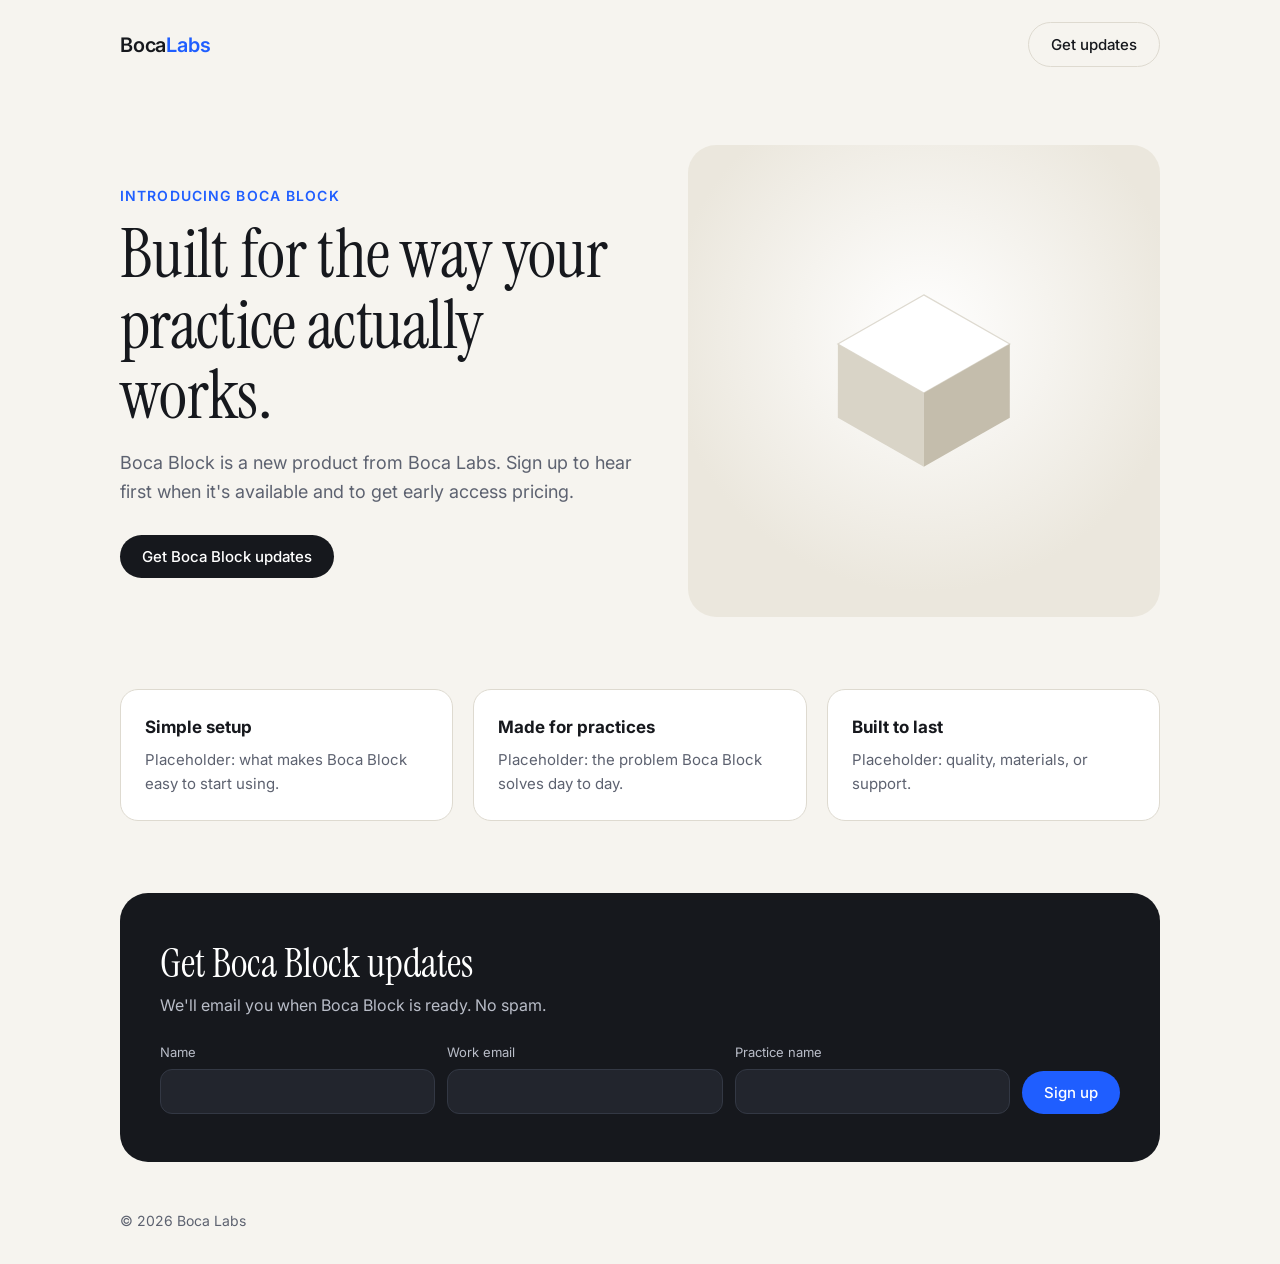
==== index.html @ 46c3ed96 "Initial Boca Labs landing page with waitlist form Co-Authored-By: Claude Opus 5.5 <noreply@anthropic" ====
<!doctype html>
<html lang="en">
<head>
  <meta charset="utf-8">
  <meta name="viewport" content="width=device-width, initial-scale=1">
  <title>Boca Labs — Boca Block</title>
  <meta name="description" content="Boca Labs is building Boca Block. Get updates on availability.">
  <link rel="preconnect" href="https://fonts.googleapis.com">
  <link rel="preconnect" href="https://fonts.gstatic.com" crossorigin>
  <link href="https://fonts.googleapis.com/css2?family=Inter:wght@400;500;600&family=Instrument+Serif&display=swap" rel="stylesheet">
  <link rel="stylesheet" href="styles.css">
</head>
<body>
  <header class="wrap nav">
    <a href="/" class="logo">Boca<span>Labs</span></a>
    <a href="#updates" class="btn btn-ghost">Get updates</a>
  </header>

  <main>
    <section class="wrap hero">
      <div class="hero-copy">
        <p class="eyebrow">Introducing Boca Block</p>
        <h1>Built for the way your practice actually works.</h1>
        <!-- TODO: replace with the real one-line product description -->
        <p class="lede">Boca Block is a new product from Boca Labs. Sign up to hear first when it's available and to get early access pricing.</p>
        <a href="#updates" class="btn">Get Boca Block updates</a>
      </div>
      <!-- TODO: replace this placeholder with the Boca Block render: <img src="/images/boca-block.png" alt="Boca Block"> -->
      <div class="render" aria-hidden="true">
        <svg viewBox="0 0 200 200" width="52%">
          <polygon points="100,30 170,70 100,110 30,70" fill="#ffffff" stroke="#dedad0"/>
          <polygon points="30,70 100,110 100,170 30,130" fill="#d9d4c7"/>
          <polygon points="170,70 100,110 100,170 170,130" fill="#c4bdac"/>
        </svg>
      </div>
    </section>

    <section class="wrap features">
      <!-- TODO: replace with real product points -->
      <article><h3>Simple setup</h3><p>Placeholder: what makes Boca Block easy to start using.</p></article>
      <article><h3>Made for practices</h3><p>Placeholder: the problem Boca Block solves day to day.</p></article>
      <article><h3>Built to last</h3><p>Placeholder: quality, materials, or support.</p></article>
    </section>

    <section id="updates" class="wrap signup">
      <h2>Get Boca Block updates</h2>
      <p>We'll email you when Boca Block is ready. No spam.</p>
      <form name="waitlist" method="POST" action="/thanks.html" data-netlify="true" netlify-honeypot="company_url">
        <input type="hidden" name="form-name" value="waitlist">
        <p class="hp"><label>Leave blank <input name="company_url"></label></p>
        <label>Name<input name="name" autocomplete="name" required></label>
        <label>Work email<input type="email" name="email" autocomplete="email" required></label>
        <label>Practice name<input name="practice" autocomplete="organization"></label>
        <button class="btn" type="submit">Sign up</button>
      </form>
    </section>
  </main>

  <footer class="wrap footer">© <span id="y">2026</span> Boca Labs</footer>
  <script>document.getElementById('y').textContent = new Date().getFullYear()</script>
</body>
</html>
---- styles.css ----
:root {
  --bg: #f6f4ef;
  --ink: #16181d;
  --muted: #5d6270;
  --line: #dedad0;
  --accent: #1f5eff;
  --card: #ffffff;
}
* { box-sizing: border-box; margin: 0; }
html { scroll-behavior: smooth; }
body { background: var(--bg); color: var(--ink); font: 16px/1.6 Inter, system-ui, sans-serif; }
.wrap { max-width: 1080px; margin: 0 auto; padding: 0 20px; }

.nav { display: flex; justify-content: space-between; align-items: center; padding-top: 22px; padding-bottom: 22px; }
.logo { font-weight: 600; font-size: 20px; color: var(--ink); text-decoration: none; letter-spacing: -.01em; }
.logo span { color: var(--accent); }

.btn { display: inline-block; background: var(--ink); color: #fff; border: 0; border-radius: 999px; padding: 12px 22px; font: 500 15px Inter, sans-serif; text-decoration: none; cursor: pointer; }
.btn:hover { background: var(--accent); }
.btn-ghost { background: transparent; color: var(--ink); border: 1px solid var(--line); }
.btn-ghost:hover { background: var(--card); color: var(--ink); }

.hero { display: grid; grid-template-columns: 1.1fr 1fr; gap: 48px; align-items: center; padding-top: 56px; padding-bottom: 72px; }
.eyebrow { color: var(--accent); font-weight: 600; font-size: 14px; text-transform: uppercase; letter-spacing: .08em; }
h1 { font: 400 clamp(40px, 6vw, 68px)/1.04 "Instrument Serif", serif; letter-spacing: -.01em; margin: 12px 0 18px; }
.lede { color: var(--muted); font-size: 18px; max-width: 34em; margin-bottom: 28px; }

.render { aspect-ratio: 1; background: radial-gradient(circle at 50% 40%, #fff, #ebe7dd 70%); border-radius: 28px; display: grid; place-items: center; }

.features { display: grid; grid-template-columns: repeat(3, 1fr); gap: 20px; padding-bottom: 72px; }
.features article { background: var(--card); border: 1px solid var(--line); border-radius: 18px; padding: 24px; }
.features h3 { font-size: 17px; margin-bottom: 6px; }
.features p { color: var(--muted); font-size: 15px; }

.signup { background: var(--ink); color: #fff; border-radius: 28px; padding: 48px 40px; margin-bottom: 48px; max-width: 1040px; }
.signup h2 { font: 400 40px/1.1 "Instrument Serif", serif; }
.signup > p { color: #b9bdc8; margin: 8px 0 24px; }
form { display: grid; grid-template-columns: repeat(3, 1fr) auto; gap: 12px; align-items: end; }
form label { display: grid; gap: 6px; font-size: 13px; color: #b9bdc8; }
form input { font: 15px Inter, sans-serif; padding: 12px 14px; border-radius: 12px; border: 1px solid #333844; background: #22252d; color: #fff; }
form input:focus { outline: 2px solid var(--accent); border-color: transparent; }
form .btn { background: var(--accent); }
form .btn:hover { background: #fff; color: var(--ink); }
.hp { position: absolute; left: -9999px; }

.footer { color: var(--muted); font-size: 14px; padding-bottom: 32px; }

.thanks { min-height: 70vh; display: grid; place-content: center; text-align: center; gap: 16px; }

@media (max-width: 820px) {
  .hero { grid-template-columns: 1fr; padding-top: 24px; gap: 32px; }
  .features { grid-template-columns: 1fr; }
  form { grid-template-columns: 1fr; }
  .signup { padding: 32px 22px; }
}
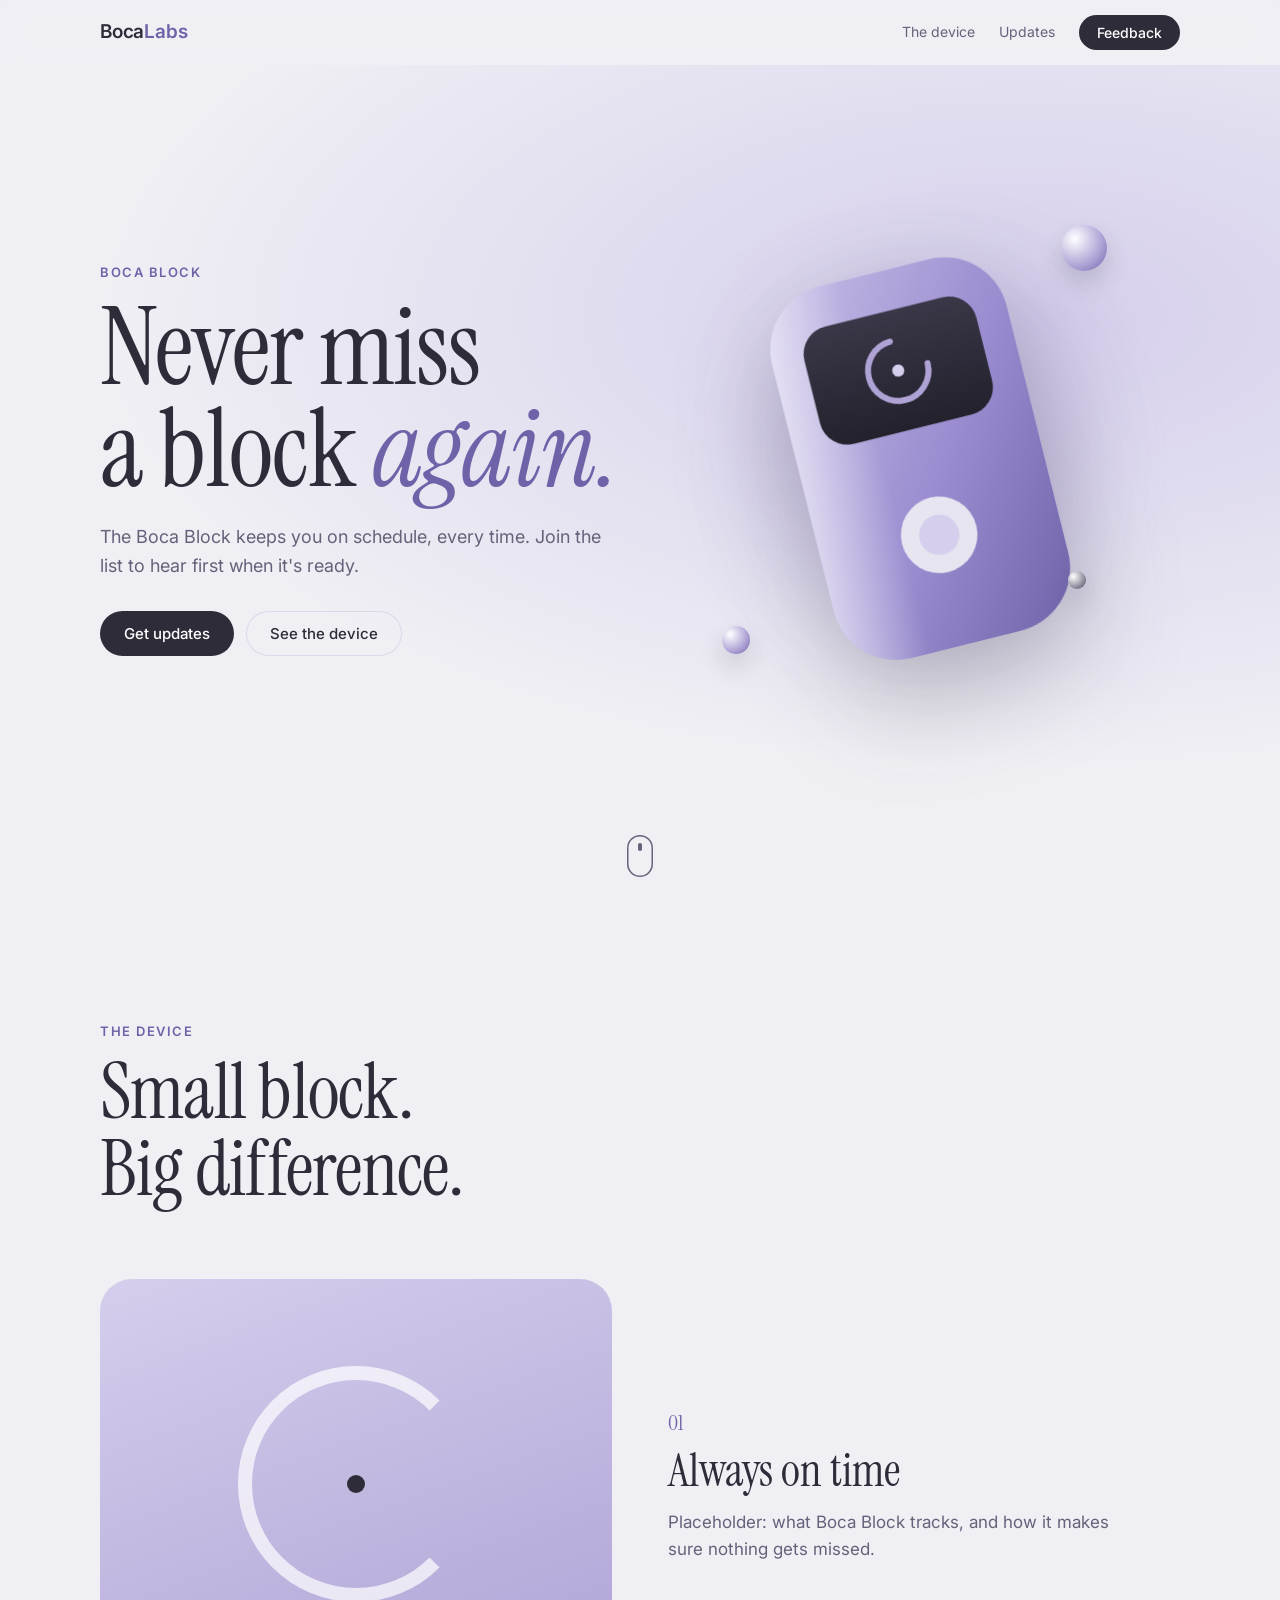
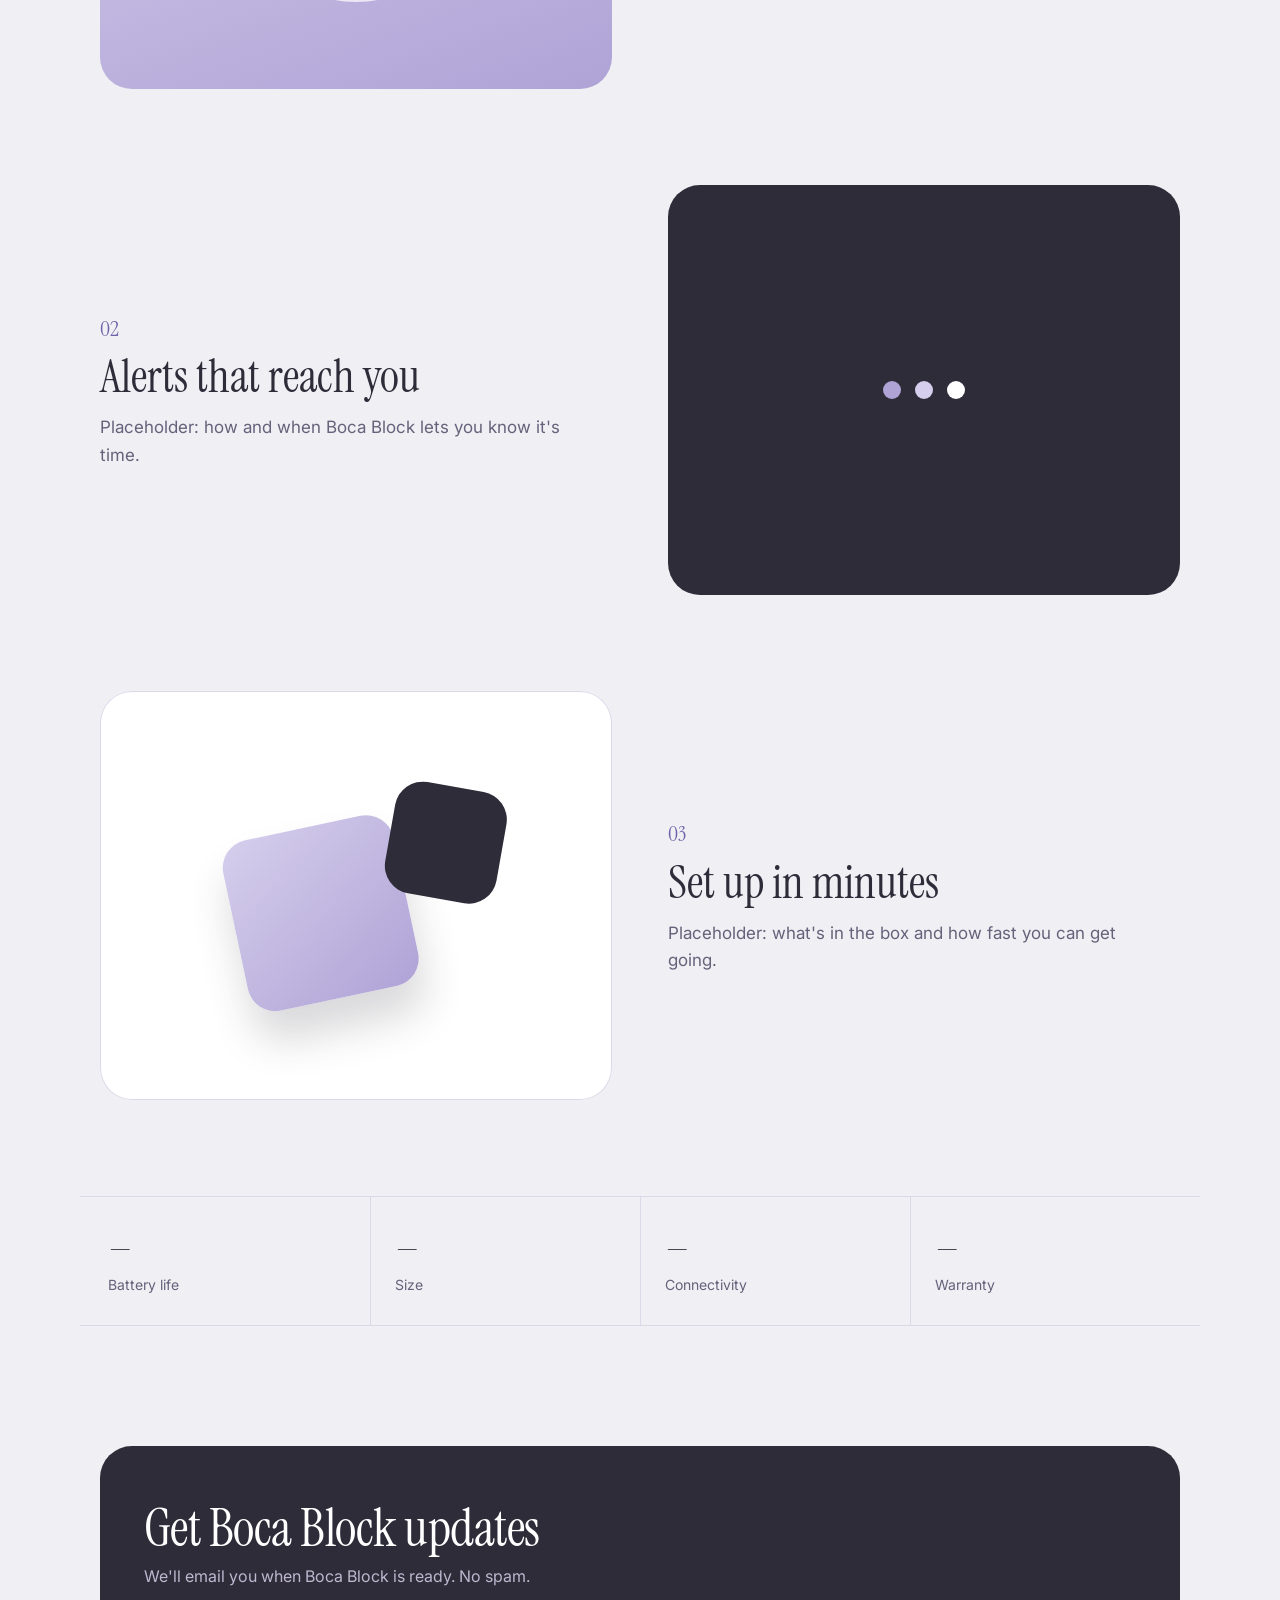
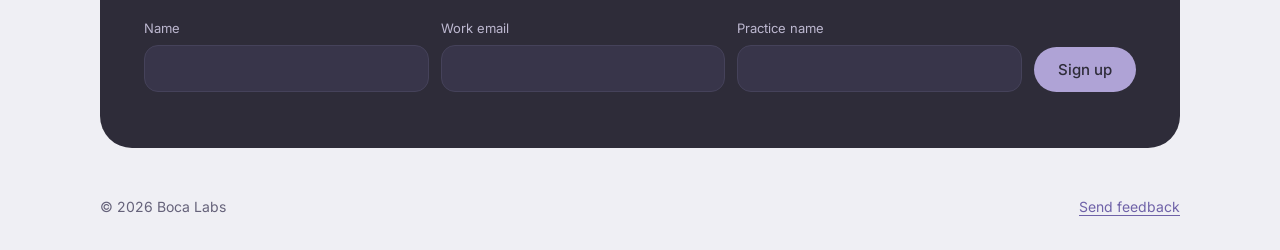
==== commit b01ac7b9: "V1 design: hero, device section, feedback form with voice, photos, location Co-Authored-By: Claude O" ====
--- a/index.html
+++ b/index.html
@@ -3,46 +3,128 @@
 <head>
   <meta charset="utf-8">
   <meta name="viewport" content="width=device-width, initial-scale=1">
-  <title>Boca Labs — Boca Block</title>
-  <meta name="description" content="Boca Labs is building Boca Block. Get updates on availability.">
+  <title>Boca Block — Never miss a block again</title>
+  <meta name="description" content="Boca Block from Boca Labs. Never miss a block again.">
+  <meta name="theme-color" content="#EFEFF4">
   <link rel="preconnect" href="https://fonts.googleapis.com">
   <link rel="preconnect" href="https://fonts.gstatic.com" crossorigin>
-  <link href="https://fonts.googleapis.com/css2?family=Inter:wght@400;500;600&family=Instrument+Serif&display=swap" rel="stylesheet">
+  <link href="https://fonts.googleapis.com/css2?family=Inter:wght@400;500;600&family=Instrument+Serif:ital@0;1&display=swap" rel="stylesheet">
   <link rel="stylesheet" href="styles.css">
 </head>
 <body>
-  <header class="wrap nav">
-    <a href="/" class="logo">Boca<span>Labs</span></a>
-    <a href="#updates" class="btn btn-ghost">Get updates</a>
+  <!-- Static copy of the feedback form so Netlify detects its fields at deploy time. The real form is in the dialog below. -->
+  <form name="feedback" data-netlify="true" netlify-honeypot="bot_field" enctype="multipart/form-data" hidden>
+    <input name="age"><input name="location"><input name="carpools"><textarea name="feedback"></textarea>
+    <input type="file" name="voice"><input type="file" name="photo1"><input type="file" name="photo2"><input type="file" name="photo3">
+    <input name="bot_field">
+  </form>
+
+  <header class="nav">
+    <div class="wrap nav-inner">
+      <a href="/" class="logo">Boca<span>Labs</span></a>
+      <nav class="nav-links">
+        <a href="#about">The device</a>
+        <a href="#updates">Updates</a>
+      </nav>
+      <button class="btn btn-sm" type="button" data-open-feedback>Feedback</button>
+    </div>
   </header>
 
   <main>
-    <section class="wrap hero">
-      <div class="hero-copy">
-        <p class="eyebrow">Introducing Boca Block</p>
-        <h1>Built for the way your practice actually works.</h1>
-        <!-- TODO: replace with the real one-line product description -->
-        <p class="lede">Boca Block is a new product from Boca Labs. Sign up to hear first when it's available and to get early access pricing.</p>
-        <a href="#updates" class="btn">Get Boca Block updates</a>
-      </div>
-      <!-- TODO: replace this placeholder with the Boca Block render: <img src="/images/boca-block.png" alt="Boca Block"> -->
-      <div class="render" aria-hidden="true">
-        <svg viewBox="0 0 200 200" width="52%">
-          <polygon points="100,30 170,70 100,110 30,70" fill="#ffffff" stroke="#dedad0"/>
-          <polygon points="30,70 100,110 100,170 30,130" fill="#d9d4c7"/>
-          <polygon points="170,70 100,110 100,170 170,130" fill="#c4bdac"/>
-        </svg>
-      </div>
+    <!-- HERO -->
+    <section class="hero">
+      <div class="wrap hero-inner">
+        <div class="hero-copy">
+          <p class="eyebrow">Boca Block</p>
+          <h1>Never miss<br>a block <em>again.</em></h1>
+          <!-- TODO: replace with the real one-line product description -->
+          <p class="lede">The Boca Block keeps you on schedule, every time. Join the list to hear first when it's ready.</p>
+          <div class="hero-ctas">
+            <a href="#updates" class="btn">Get updates</a>
+            <a href="#about" class="btn btn-ghost">See the device</a>
+          </div>
+        </div>
+
+        <!-- TODO: replace this placeholder render with the product shot:
+             <img class="hero-img" src="/images/boca-block-hero.jpg" alt="Boca Block"> -->
+        <div class="hero-shot" aria-label="Boca Block product render (placeholder)" role="img">
+          <div class="glow"></div>
+          <svg class="device" viewBox="0 0 320 420" aria-hidden="true">
+            <defs>
+              <linearGradient id="body" x1="0" y1="0" x2="1" y2="1">
+                <stop offset="0" stop-color="#C9C0E8"/>
+                <stop offset=".55" stop-color="#9B8DD0"/>
+                <stop offset="1" stop-color="#6F62A8"/>
+              </linearGradient>
+              <linearGradient id="face" x1="0" y1="0" x2="0" y2="1">
+                <stop offset="0" stop-color="#3A3748"/>
+                <stop offset="1" stop-color="#22212C"/>
+              </linearGradient>
+              <linearGradient id="sheen" x1="0" y1="0" x2="1" y2="0">
+                <stop offset="0" stop-color="#fff" stop-opacity=".55"/>
+                <stop offset=".35" stop-color="#fff" stop-opacity="0"/>
+              </linearGradient>
+            </defs>
+            <rect x="40" y="20" width="240" height="380" rx="64" fill="url(#body)"/>
+            <rect x="40" y="20" width="240" height="380" rx="64" fill="url(#sheen)"/>
+            <rect x="72" y="60" width="176" height="120" rx="28" fill="url(#face)"/>
+            <circle cx="160" cy="120" r="30" fill="none" stroke="#AFA3D6" stroke-width="6" stroke-dasharray="140 60" stroke-linecap="round"/>
+            <circle cx="160" cy="120" r="6" fill="#D5CEEC"/>
+            <rect x="122" y="250" width="76" height="76" rx="38" fill="#EFEFF4" opacity=".9"/>
+            <rect x="140" y="268" width="40" height="40" rx="20" fill="#D5CEEC"/>
+          </svg>
+          <span class="orb orb-a"></span><span class="orb orb-b"></span><span class="orb orb-c"></span>
+        </div>
+      </div>
+      <a href="#about" class="scroll-cue" aria-label="Scroll to learn about the device"><span></span></a>
     </section>
 
-    <section class="wrap features">
-      <!-- TODO: replace with real product points -->
-      <article><h3>Simple setup</h3><p>Placeholder: what makes Boca Block easy to start using.</p></article>
-      <article><h3>Made for practices</h3><p>Placeholder: the problem Boca Block solves day to day.</p></article>
-      <article><h3>Built to last</h3><p>Placeholder: quality, materials, or support.</p></article>
+    <!-- ABOUT THE DEVICE -->
+    <section id="about" class="about">
+      <div class="wrap">
+        <p class="eyebrow reveal">The device</p>
+        <h2 class="reveal">Small block.<br>Big difference.</h2>
+      </div>
+
+      <!-- TODO: replace the three feature blocks below with real product details -->
+      <div class="wrap feature reveal">
+        <div class="feature-art art-1" aria-hidden="true"><span class="ring"></span><span class="dot"></span></div>
+        <div class="feature-copy">
+          <span class="num">01</span>
+          <h3>Always on time</h3>
+          <p>Placeholder: what Boca Block tracks, and how it makes sure nothing gets missed.</p>
+        </div>
+      </div>
+
+      <div class="wrap feature feature-flip reveal">
+        <div class="feature-art art-2" aria-hidden="true"><span></span><span></span><span></span></div>
+        <div class="feature-copy">
+          <span class="num">02</span>
+          <h3>Alerts that reach you</h3>
+          <p>Placeholder: how and when Boca Block lets you know it's time.</p>
+        </div>
+      </div>
+
+      <div class="wrap feature reveal">
+        <div class="feature-art art-3" aria-hidden="true"><span class="block-a"></span><span class="block-b"></span></div>
+        <div class="feature-copy">
+          <span class="num">03</span>
+          <h3>Set up in minutes</h3>
+          <p>Placeholder: what's in the box and how fast you can get going.</p>
+        </div>
+      </div>
+
+      <!-- TODO: real specs -->
+      <div class="wrap specs reveal">
+        <div><strong>—</strong><span>Battery life</span></div>
+        <div><strong>—</strong><span>Size</span></div>
+        <div><strong>—</strong><span>Connectivity</span></div>
+        <div><strong>—</strong><span>Warranty</span></div>
+      </div>
     </section>
 
-    <section id="updates" class="wrap signup">
+    <!-- WAITLIST -->
+    <section id="updates" class="wrap signup reveal">
       <h2>Get Boca Block updates</h2>
       <p>We'll email you when Boca Block is ready. No spam.</p>
       <form name="waitlist" method="POST" action="/thanks.html" data-netlify="true" netlify-honeypot="company_url">
@@ -56,7 +138,88 @@
     </section>
   </main>
 
-  <footer class="wrap footer">© <span id="y">2026</span> Boca Labs</footer>
-  <script>document.getElementById('y').textContent = new Date().getFullYear()</script>
+  <footer class="wrap footer">
+    <span>© <span id="y">2026</span> Boca Labs</span>
+    <button type="button" class="link" data-open-feedback>Send feedback</button>
+  </footer>
+
+  <!-- FEEDBACK DIALOG -->
+  <dialog id="feedback" class="sheet" aria-labelledby="fb-title">
+    <form id="fb-form" class="fb" novalidate>
+      <div class="fb-head">
+        <h2 id="fb-title">Feedback</h2>
+        <button type="button" class="icon-btn" data-close aria-label="Close">✕</button>
+      </div>
+      <p class="fb-sub">Tell us how Boca Block worked for you.</p>
+      <p class="hp"><label>Leave blank <input name="bot_field" tabindex="-1" autocomplete="off"></label></p>
+
+      <fieldset class="fb-step">
+        <legend><span>1</span>About you</legend>
+        <label class="field">Age
+          <input name="age" type="number" inputmode="numeric" min="1" max="120" placeholder="e.g. 34" required>
+        </label>
+        <div class="field">
+          <span>Current location</span>
+          <div class="loc">
+            <button type="button" class="btn btn-ghost btn-sm" id="loc-btn">📍 Use my location</button>
+            <span id="loc-status" class="hint">Optional</span>
+          </div>
+          <input type="hidden" name="location" id="loc-val">
+        </div>
+      </fieldset>
+
+      <fieldset class="fb-step">
+        <legend><span>2</span>How many carpools did it take?</legend>
+        <div class="seg" role="radiogroup">
+          <label><input type="radio" name="carpools" value="1" required><span>1</span></label>
+          <label><input type="radio" name="carpools" value="2"><span>2</span></label>
+          <label><input type="radio" name="carpools" value="3"><span>3</span></label>
+        </div>
+      </fieldset>
+
+      <fieldset class="fb-step">
+        <legend><span>3</span>Feedback</legend>
+        <label class="field">What didn't work?
+          <textarea name="feedback" rows="3" placeholder="Type here, or hold the mic to record"></textarea>
+        </label>
+
+        <div class="rec">
+          <button type="button" class="mic" id="mic" aria-label="Hold to record a voice note">
+            <svg viewBox="0 0 24 24" aria-hidden="true"><path d="M12 15a3 3 0 0 0 3-3V6a3 3 0 1 0-6 0v6a3 3 0 0 0 3 3Zm5-3a5 5 0 0 1-10 0H5a7 7 0 0 0 6 6.92V21h2v-2.08A7 7 0 0 0 19 12h-2Z"/></svg>
+          </button>
+          <div class="rec-info">
+            <strong id="rec-label">Hold to record</strong>
+            <span id="rec-hint" class="hint">Press and hold, let go to stop</span>
+            <div id="rec-player" class="rec-player" hidden>
+              <audio id="rec-audio" controls></audio>
+              <button type="button" class="link" id="rec-del">Delete</button>
+            </div>
+          </div>
+        </div>
+
+        <div class="field">
+          <span>Photos <em class="hint">up to 3</em></span>
+          <div class="photos" id="photos">
+            <label class="add-photo">
+              <input type="file" id="photo-input" accept="image/*" multiple>
+              <span>＋</span>
+            </label>
+          </div>
+        </div>
+      </fieldset>
+
+      <p id="fb-error" class="fb-error" role="alert" hidden></p>
+      <button class="btn btn-block" type="submit" id="fb-submit">Send feedback</button>
+    </form>
+
+    <div class="fb-done" id="fb-done" hidden>
+      <div class="check">✓</div>
+      <h2>Thanks!</h2>
+      <p>Your feedback was sent to the Boca Labs team.</p>
+      <button type="button" class="btn" data-close>Close</button>
+    </div>
+  </dialog>
+
+  <script src="app.js" defer></script>
 </body>
 </html>
--- a/styles.css
+++ b/styles.css
@@ -1,55 +1,189 @@
+/* Palette: Soft Amethyst, Lilac Mist, Crystal Haze, Deep Graphite */
 :root {
-  --bg: #f6f4ef;
-  --ink: #16181d;
-  --muted: #5d6270;
-  --line: #dedad0;
-  --accent: #1f5eff;
-  --card: #ffffff;
+  --amethyst: #AFA3D6;
+  --lilac: #D5CEEC;
+  --haze: #EFEFF4;
+  --graphite: #2E2C39;
+  --ink: var(--graphite);
+  --muted: #65627A;
+  --deep: #6F62A8;       /* darker amethyst for text accents (passes contrast on haze) */
+  --line: #DCD8EA;
+  --card: #FFFFFF;
+  --radius: 22px;
 }
 * { box-sizing: border-box; margin: 0; }
+[hidden] { display: none !important; }
 html { scroll-behavior: smooth; }
-body { background: var(--bg); color: var(--ink); font: 16px/1.6 Inter, system-ui, sans-serif; }
-.wrap { max-width: 1080px; margin: 0 auto; padding: 0 20px; }
-
-.nav { display: flex; justify-content: space-between; align-items: center; padding-top: 22px; padding-bottom: 22px; }
-.logo { font-weight: 600; font-size: 20px; color: var(--ink); text-decoration: none; letter-spacing: -.01em; }
-.logo span { color: var(--accent); }
-
-.btn { display: inline-block; background: var(--ink); color: #fff; border: 0; border-radius: 999px; padding: 12px 22px; font: 500 15px Inter, sans-serif; text-decoration: none; cursor: pointer; }
-.btn:hover { background: var(--accent); }
-.btn-ghost { background: transparent; color: var(--ink); border: 1px solid var(--line); }
-.btn-ghost:hover { background: var(--card); color: var(--ink); }
-
-.hero { display: grid; grid-template-columns: 1.1fr 1fr; gap: 48px; align-items: center; padding-top: 56px; padding-bottom: 72px; }
-.eyebrow { color: var(--accent); font-weight: 600; font-size: 14px; text-transform: uppercase; letter-spacing: .08em; }
-h1 { font: 400 clamp(40px, 6vw, 68px)/1.04 "Instrument Serif", serif; letter-spacing: -.01em; margin: 12px 0 18px; }
-.lede { color: var(--muted); font-size: 18px; max-width: 34em; margin-bottom: 28px; }
-
-.render { aspect-ratio: 1; background: radial-gradient(circle at 50% 40%, #fff, #ebe7dd 70%); border-radius: 28px; display: grid; place-items: center; }
-
-.features { display: grid; grid-template-columns: repeat(3, 1fr); gap: 20px; padding-bottom: 72px; }
-.features article { background: var(--card); border: 1px solid var(--line); border-radius: 18px; padding: 24px; }
-.features h3 { font-size: 17px; margin-bottom: 6px; }
-.features p { color: var(--muted); font-size: 15px; }
-
-.signup { background: var(--ink); color: #fff; border-radius: 28px; padding: 48px 40px; margin-bottom: 48px; max-width: 1040px; }
-.signup h2 { font: 400 40px/1.1 "Instrument Serif", serif; }
-.signup > p { color: #b9bdc8; margin: 8px 0 24px; }
-form { display: grid; grid-template-columns: repeat(3, 1fr) auto; gap: 12px; align-items: end; }
-form label { display: grid; gap: 6px; font-size: 13px; color: #b9bdc8; }
-form input { font: 15px Inter, sans-serif; padding: 12px 14px; border-radius: 12px; border: 1px solid #333844; background: #22252d; color: #fff; }
-form input:focus { outline: 2px solid var(--accent); border-color: transparent; }
-form .btn { background: var(--accent); }
-form .btn:hover { background: #fff; color: var(--ink); }
+body { background: var(--haze); color: var(--ink); font: 16px/1.6 Inter, system-ui, sans-serif; -webkit-font-smoothing: antialiased; }
+.wrap { max-width: 1120px; margin: 0 auto; padding: 0 20px; }
+h1, h2 { font-family: "Instrument Serif", serif; font-weight: 400; letter-spacing: -.01em; }
+h1 em, h2 em { font-style: italic; color: var(--deep); }
+.eyebrow { color: var(--deep); font-weight: 600; font-size: 13px; text-transform: uppercase; letter-spacing: .12em; }
+.hint { color: var(--muted); font-size: 13px; font-style: normal; }
 .hp { position: absolute; left: -9999px; }
 
-.footer { color: var(--muted); font-size: 14px; padding-bottom: 32px; }
+/* Buttons */
+.btn { display: inline-flex; align-items: center; justify-content: center; gap: 8px; background: var(--graphite); color: #fff; border: 0; border-radius: 999px; padding: 13px 24px; font: 500 15px Inter, sans-serif; text-decoration: none; cursor: pointer; transition: transform .15s, background .2s; }
+.btn:hover { background: #4a4660; }
+.btn:active { transform: scale(.97); }
+.btn-ghost { background: transparent; color: var(--ink); box-shadow: inset 0 0 0 1px var(--line); }
+.btn-ghost:hover { background: #fff; }
+.btn-sm { padding: 9px 18px; font-size: 14px; }
+.btn-block { width: 100%; }
+.link { background: none; border: 0; padding: 0; color: var(--deep); font: inherit; cursor: pointer; text-decoration: underline; text-underline-offset: 3px; }
 
+/* Nav */
+.nav { position: sticky; top: 0; z-index: 10; background: rgba(239,239,244,.78); backdrop-filter: blur(14px); -webkit-backdrop-filter: blur(14px); border-bottom: 1px solid transparent; transition: border-color .2s; }
+.nav.scrolled { border-color: var(--line); }
+.nav-inner { display: flex; align-items: center; gap: 24px; height: 64px; }
+.logo { font-weight: 600; font-size: 19px; color: var(--ink); text-decoration: none; letter-spacing: -.01em; margin-right: auto; }
+.logo span { color: var(--deep); }
+.nav-links { display: flex; gap: 24px; }
+.nav-links a { color: var(--muted); text-decoration: none; font-size: 14px; }
+.nav-links a:hover { color: var(--ink); }
+
+/* Hero */
+.hero { position: relative; min-height: calc(100svh - 64px); display: flex; align-items: center; overflow: hidden;
+  background: radial-gradient(120% 90% at 80% 30%, var(--lilac) 0%, var(--haze) 60%); }
+.hero-inner { display: grid; grid-template-columns: 1fr 1fr; gap: 40px; align-items: center; width: 100%; padding-top: 32px; padding-bottom: 80px; }
+.hero h1 { font-size: clamp(54px, 8.4vw, 116px); line-height: .95; margin: 14px 0 22px; }
+.lede { color: var(--muted); font-size: 18px; max-width: 30em; margin-bottom: 30px; }
+.hero-ctas { display: flex; gap: 12px; flex-wrap: wrap; }
+.hero-copy > * { animation: rise .9s cubic-bezier(.2,.7,.2,1) both; }
+.hero-copy > :nth-child(2) { animation-delay: .08s; }
+.hero-copy > :nth-child(3) { animation-delay: .16s; }
+.hero-copy > :nth-child(4) { animation-delay: .24s; }
+
+.hero-shot { position: relative; aspect-ratio: 4/5; width: min(100%, 58svh); justify-self: center; display: grid; place-items: center; }
+.hero-img { width: 100%; height: 100%; object-fit: cover; border-radius: 32px; }
+.glow { position: absolute; inset: 12%; border-radius: 50%; background: radial-gradient(circle, var(--amethyst) 0%, transparent 70%); filter: blur(30px); opacity: .7; }
+.device { position: relative; width: 62%; filter: drop-shadow(0 40px 50px rgba(46,44,57,.28)); transform: rotate(-14deg); animation: float 7s ease-in-out infinite; }
+.orb { position: absolute; border-radius: 50%; background: radial-gradient(circle at 30% 30%, #fff, var(--amethyst) 60%, var(--deep)); box-shadow: 0 12px 24px rgba(46,44,57,.18); animation: float 6s ease-in-out infinite; }
+.orb-a { width: 46px; height: 46px; top: 14%; right: 14%; animation-delay: -1s; }
+.orb-b { width: 28px; height: 28px; bottom: 20%; left: 12%; animation-delay: -3s; }
+.orb-c { width: 18px; height: 18px; bottom: 30%; right: 18%; background: radial-gradient(circle at 30% 30%, #fff, #4a4660); animation-delay: -2s; }
+.scroll-cue { position: absolute; bottom: 24px; left: 50%; translate: -50% 0; width: 26px; height: 42px; border-radius: 20px; box-shadow: inset 0 0 0 1.5px var(--muted); }
+.scroll-cue span { position: absolute; left: 50%; top: 8px; width: 4px; height: 8px; margin-left: -2px; border-radius: 2px; background: var(--muted); animation: cue 1.8s ease-in-out infinite; }
+
+/* About */
+.about { padding: 120px 0 60px; }
+.about h2 { font-size: clamp(42px, 6vw, 80px); line-height: 1; margin: 12px 0 72px; }
+.feature { display: grid; grid-template-columns: 1fr 1fr; gap: 56px; align-items: center; margin-bottom: 96px; }
+.feature-flip .feature-art { order: 2; }
+.feature-copy .num { font-family: "Instrument Serif", serif; font-size: 22px; color: var(--deep); }
+.feature-copy h3 { font: 400 clamp(32px, 3.6vw, 46px)/1.05 "Instrument Serif", serif; margin: 6px 0 14px; }
+.feature-copy p { color: var(--muted); font-size: 17px; max-width: 28em; }
+.feature-art { position: relative; aspect-ratio: 5/4; border-radius: 32px; overflow: hidden; display: grid; place-items: center; }
+.art-1 { background: linear-gradient(160deg, var(--lilac), var(--amethyst)); }
+.art-1 .ring { width: 46%; aspect-ratio: 1; border-radius: 50%; border: 14px solid rgba(255,255,255,.7); border-right-color: transparent; animation: spin 6s linear infinite; }
+.art-1 .dot { position: absolute; width: 18px; height: 18px; border-radius: 50%; background: var(--graphite); }
+.art-2 { background: var(--graphite); grid-auto-flow: column; gap: 14px; place-content: center; }
+.art-2 span { width: 18px; height: 18px; border-radius: 50%; background: var(--amethyst); animation: pulse 1.6s ease-in-out infinite; }
+.art-2 span:nth-child(2) { animation-delay: .2s; background: var(--lilac); }
+.art-2 span:nth-child(3) { animation-delay: .4s; background: #fff; }
+.art-3 { background: #fff; box-shadow: inset 0 0 0 1px var(--line); }
+.art-3 span { position: absolute; border-radius: 28px; }
+.art-3 .block-a { width: 34%; aspect-ratio: 1; background: linear-gradient(145deg, var(--lilac), var(--amethyst)); transform: rotate(-12deg) translate(-22%, 6%); box-shadow: 0 30px 40px rgba(46,44,57,.18); }
+.art-3 .block-b { width: 22%; aspect-ratio: 1; background: var(--graphite); transform: rotate(10deg) translate(70%, -60%); }
+
+.specs { display: grid; grid-template-columns: repeat(4, 1fr); border-top: 1px solid var(--line); border-bottom: 1px solid var(--line); margin-bottom: 60px; }
+.specs div { padding: 28px 8px; display: grid; gap: 4px; }
+.specs div + div { border-left: 1px solid var(--line); padding-left: 24px; }
+.specs strong { font: 400 34px "Instrument Serif", serif; }
+.specs span { color: var(--muted); font-size: 14px; }
+
+/* Waitlist */
+.signup { background: var(--graphite); color: #fff; border-radius: 32px; padding: 56px 44px; margin-bottom: 48px; max-width: 1080px; }
+.signup h2 { font-size: clamp(36px, 4.4vw, 52px); line-height: 1.05; }
+.signup > p { color: #bdb8d0; margin: 8px 0 28px; }
+.signup form { display: grid; grid-template-columns: repeat(3, 1fr) auto; gap: 12px; align-items: end; }
+.signup label { display: grid; gap: 6px; font-size: 13px; color: #bdb8d0; }
+.signup input { font: 15px Inter, sans-serif; padding: 13px 14px; border-radius: 14px; border: 1px solid #45425a; background: #38354a; color: #fff; }
+.signup input:focus { outline: 2px solid var(--amethyst); border-color: transparent; }
+.signup .btn { background: var(--amethyst); color: var(--graphite); }
+.signup .btn:hover { background: #fff; }
+
+.footer { display: flex; justify-content: space-between; color: var(--muted); font-size: 14px; padding-bottom: 32px; }
+
+/* Feedback sheet */
+.sheet { margin: auto; border: 0; padding: 0;width: min(520px, 100% - 24px); max-height: calc(100% - 24px); border-radius: 28px; background: var(--haze); color: var(--ink); box-shadow: 0 30px 80px rgba(46,44,57,.35); }
+.sheet::backdrop { background: rgba(46,44,57,.45); backdrop-filter: blur(4px); }
+.sheet[open] { animation: pop .3s cubic-bezier(.2,.8,.2,1); }
+.fb, .fb-done { padding: 26px 24px 24px; }
+.fb-head { display: flex; justify-content: space-between; align-items: center; }
+.fb-head h2 { font-size: 38px; line-height: 1; }
+.icon-btn { width: 36px; height: 36px; border-radius: 50%; border: 0; background: #fff; color: var(--ink); cursor: pointer; font-size: 14px; }
+.fb-sub { color: var(--muted); margin: 6px 0 18px; }
+.fb-step { border: 0; padding: 18px; margin: 0 0 12px; background: #fff; border-radius: var(--radius); display: grid; gap: 14px; min-width: 0; }
+.fb-step legend { float: left; width: 100%; display: flex; align-items: center; gap: 10px; font-weight: 600; font-size: 15px; padding: 0; margin-bottom: 2px; }
+.fb-step legend span { display: grid; place-items: center; width: 24px; height: 24px; border-radius: 50%; background: var(--lilac); color: var(--graphite); font-size: 12px; }
+.field { display: grid; gap: 6px; font-size: 14px; color: var(--muted); }
+.field input, .field textarea { font: 16px Inter, sans-serif; color: var(--ink); padding: 12px 14px; border-radius: 14px; border: 1px solid var(--line); background: var(--haze); resize: vertical; }
+.field input:focus, .field textarea:focus { outline: 2px solid var(--amethyst); border-color: transparent; }
+.loc { display: flex; align-items: center; gap: 12px; flex-wrap: wrap; }
+.loc .ok { color: #2f7a4f; }
+
+.seg { display: grid; grid-template-columns: repeat(3, 1fr); gap: 10px; }
+.seg input { position: absolute; opacity: 0; pointer-events: none; }
+.seg span { display: grid; place-items: center; height: 56px; border-radius: 16px; background: var(--haze); font: 400 28px "Instrument Serif", serif; cursor: pointer; box-shadow: inset 0 0 0 1px var(--line); transition: background .15s, box-shadow .15s; }
+.seg input:checked + span { background: var(--graphite); color: #fff; box-shadow: none; }
+.seg input:focus-visible + span { outline: 2px solid var(--amethyst); outline-offset: 2px; }
+
+.rec { display: flex; align-items: center; gap: 16px; padding: 12px; border-radius: 18px; background: var(--haze); }
+.mic { flex: none; width: 64px; height: 64px; border-radius: 50%; border: 0; background: var(--graphite); color: #fff; cursor: pointer; display: grid; place-items: center; touch-action: none; -webkit-user-select: none; user-select: none; -webkit-touch-callout: none; transition: transform .15s, background .2s; }
+.mic svg { width: 26px; height: 26px; fill: currentColor; }
+.mic.recording { background: #c2405b; transform: scale(1.08); box-shadow: 0 0 0 0 rgba(194,64,91,.5); animation: ping 1.2s infinite; }
+.rec-info { display: grid; gap: 2px; min-width: 0; flex: 1; }
+.rec-player { display: flex; align-items: center; gap: 10px; margin-top: 6px; }
+.rec-player audio { height: 36px; width: 100%; min-width: 0; }
+
+.photos { display: flex; gap: 10px; flex-wrap: wrap; }
+.photos .thumb, .add-photo { position: relative; width: 76px; height: 76px; border-radius: 16px; overflow: hidden; }
+.photos .thumb img { width: 100%; height: 100%; object-fit: cover; }
+.photos .thumb button { position: absolute; top: 4px; right: 4px; width: 22px; height: 22px; border-radius: 50%; border: 0; background: rgba(46,44,57,.8); color: #fff; font-size: 11px; cursor: pointer; }
+.add-photo { display: grid; place-items: center; background: var(--haze); box-shadow: inset 0 0 0 1.5px dashed var(--line); border: 1.5px dashed #bdb6d8; cursor: pointer; color: var(--deep); font-size: 26px; }
+.add-photo input { position: absolute; inset: 0; opacity: 0; cursor: pointer; }
+.add-photo[hidden] { display: none; }
+
+.fb-error { color: #b0324d; font-size: 14px; margin: 4px 0 10px; }
+.fb-done { text-align: center; display: grid; gap: 10px; justify-items: center; padding: 48px 24px; }
+.fb-done h2 { font-size: 44px; }
+.fb-done p { color: var(--muted); margin-bottom: 10px; }
+.check { width: 64px; height: 64px; border-radius: 50%; background: var(--lilac); display: grid; place-items: center; font-size: 28px; color: var(--graphite); }
+
+/* Thanks page */
 .thanks { min-height: 70vh; display: grid; place-content: center; text-align: center; gap: 16px; }
 
-@media (max-width: 820px) {
-  .hero { grid-template-columns: 1fr; padding-top: 24px; gap: 32px; }
-  .features { grid-template-columns: 1fr; }
-  form { grid-template-columns: 1fr; }
-  .signup { padding: 32px 22px; }
+/* Scroll reveal */
+.reveal { opacity: 0; transform: translateY(32px); transition: opacity .9s cubic-bezier(.2,.7,.2,1), transform .9s cubic-bezier(.2,.7,.2,1); }
+.reveal.in { opacity: 1; transform: none; }
+
+@keyframes rise { from { opacity: 0; transform: translateY(24px); } }
+@keyframes float { 50% { translate: 0 -14px; } }
+@keyframes cue { 0% { opacity: 0; transform: translateY(0); } 40% { opacity: 1; } 100% { opacity: 0; transform: translateY(12px); } }
+@keyframes spin { to { transform: rotate(360deg); } }
+@keyframes pulse { 50% { transform: scale(1.6); opacity: .6; } }
+@keyframes ping { to { box-shadow: 0 0 0 16px rgba(194,64,91,0); } }
+@keyframes pop { from { opacity: 0; transform: translateY(20px) scale(.98); } }
+
+@media (prefers-reduced-motion: reduce) {
+  *, *::before, *::after { animation: none !important; transition: none !important; }
+  .reveal { opacity: 1; transform: none; }
 }
+
+@media (max-width: 860px) {
+  .nav-links { display: none; }
+  .hero-inner { grid-template-columns: 1fr; padding-top: 16px; gap: 8px; }
+  .hero-shot { width: min(100%, 40svh); order: -1; aspect-ratio: 1; }
+  .scroll-cue { display: none; }
+  .about { padding-top: 80px; }
+  .about h2 { margin-bottom: 48px; }
+  .feature { grid-template-columns: 1fr; gap: 24px; margin-bottom: 64px; }
+  .feature-flip .feature-art { order: 0; }
+  .specs { grid-template-columns: 1fr 1fr; }
+  .specs div:nth-child(3) { border-left: 0; padding-left: 8px; }
+  .specs div:nth-child(n+3) { border-top: 1px solid var(--line); }
+  .signup { padding: 36px 22px; }
+  .signup form { grid-template-columns: 1fr; }
+  .sheet { width: 100%; max-width: 100%; max-height: 92svh; margin: auto auto 0; border-radius: 28px 28px 0 0; }
+}
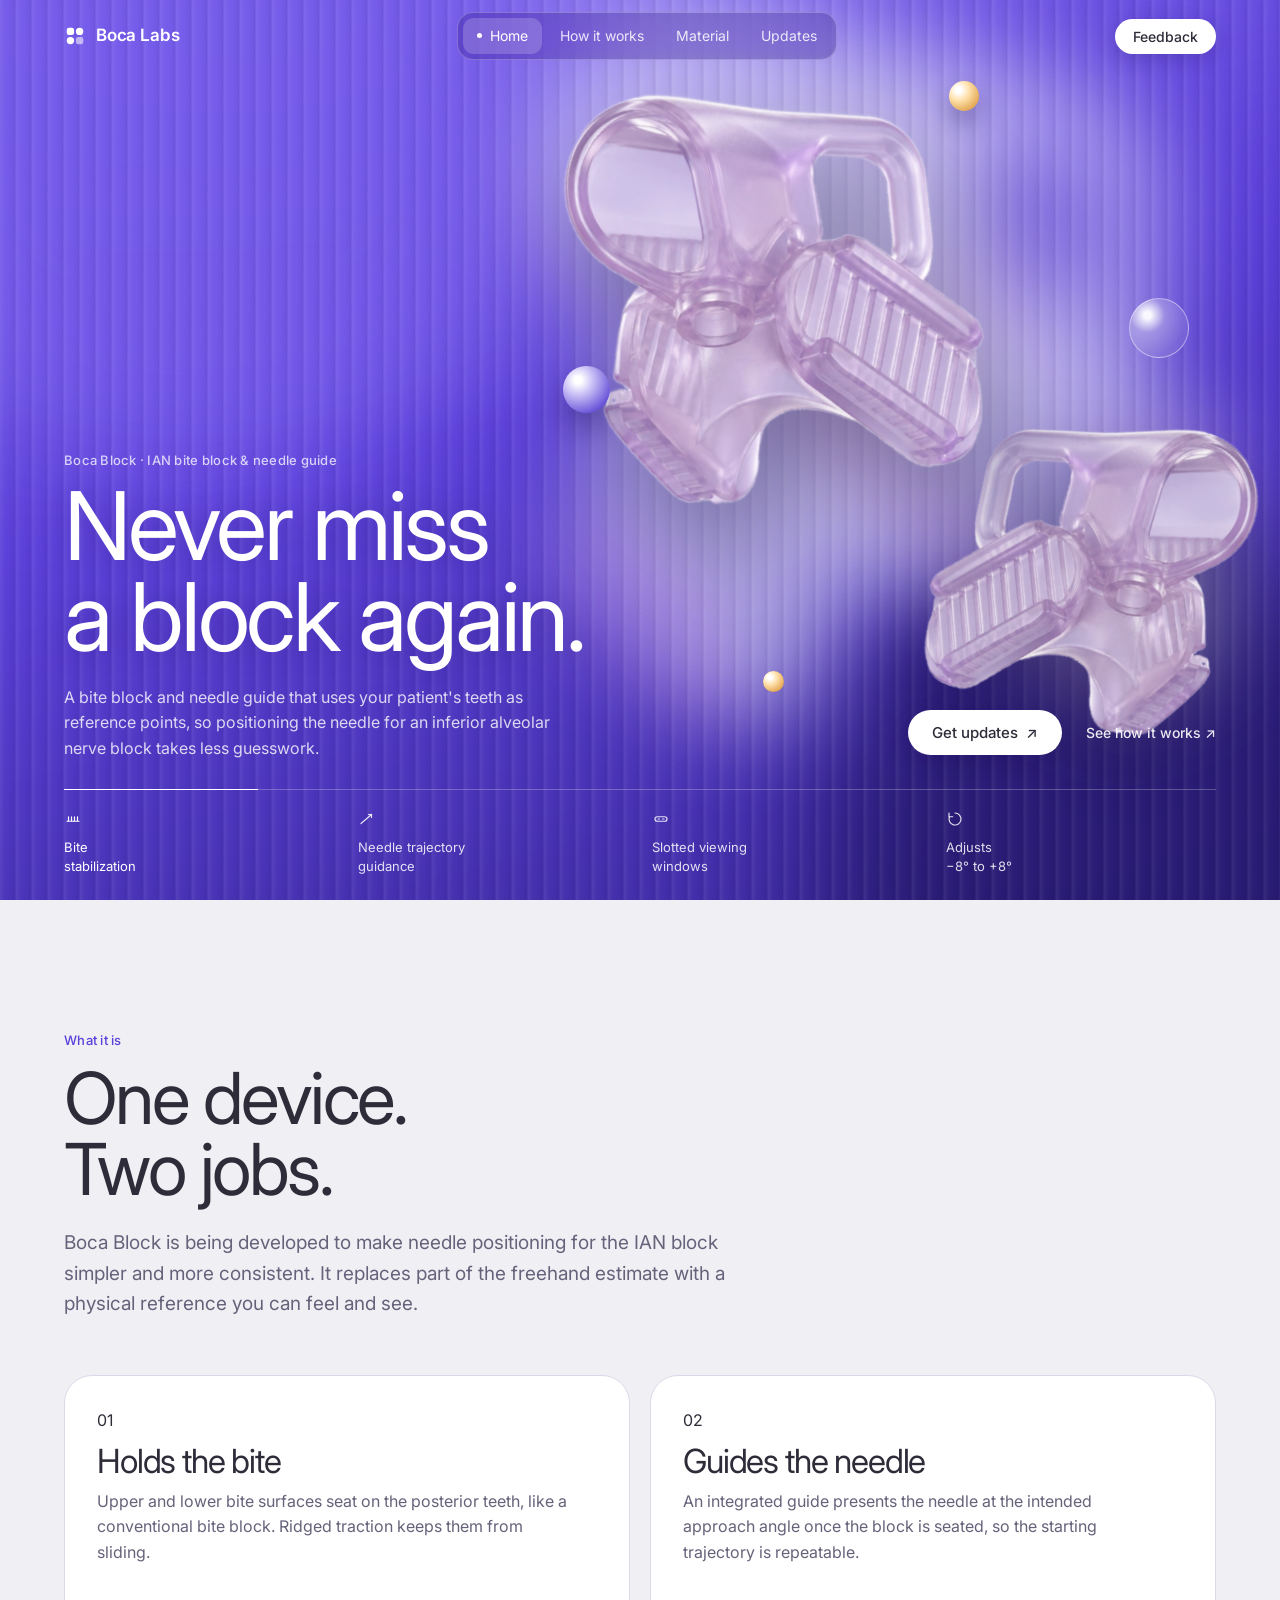
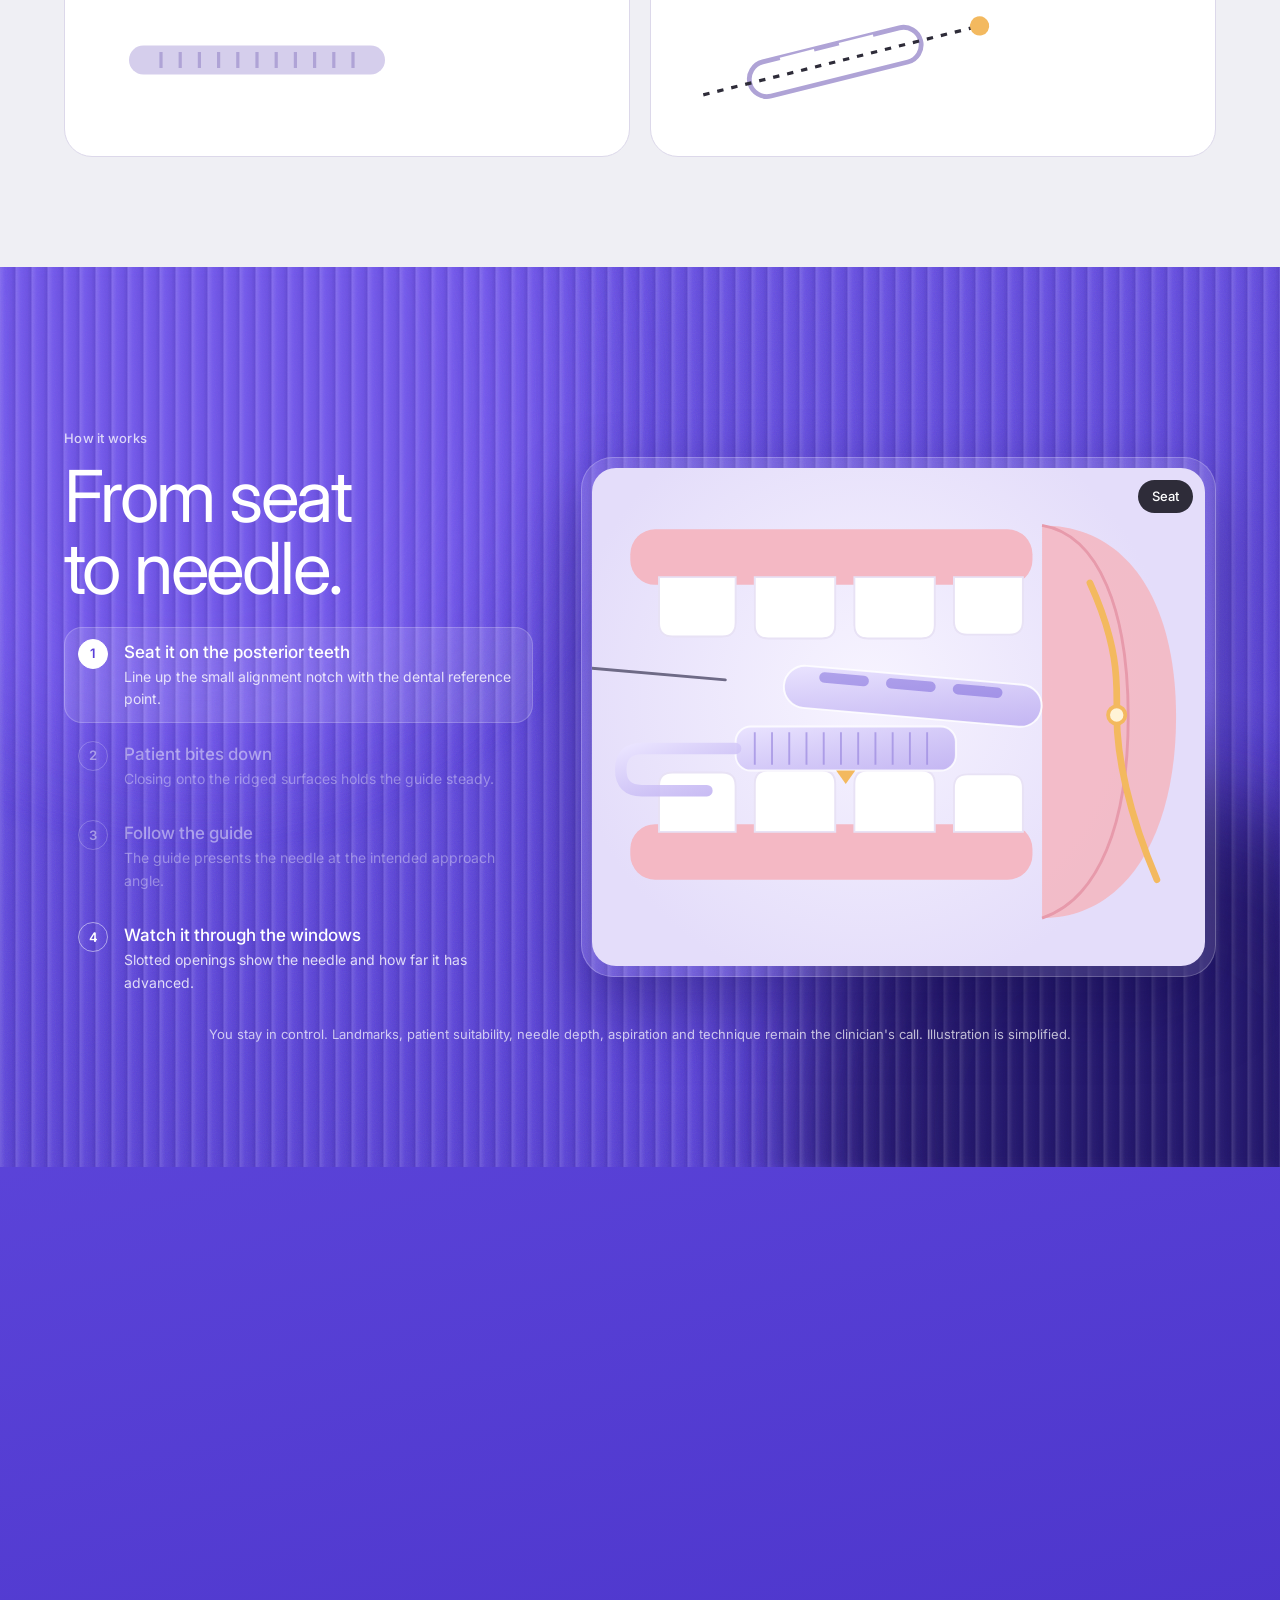
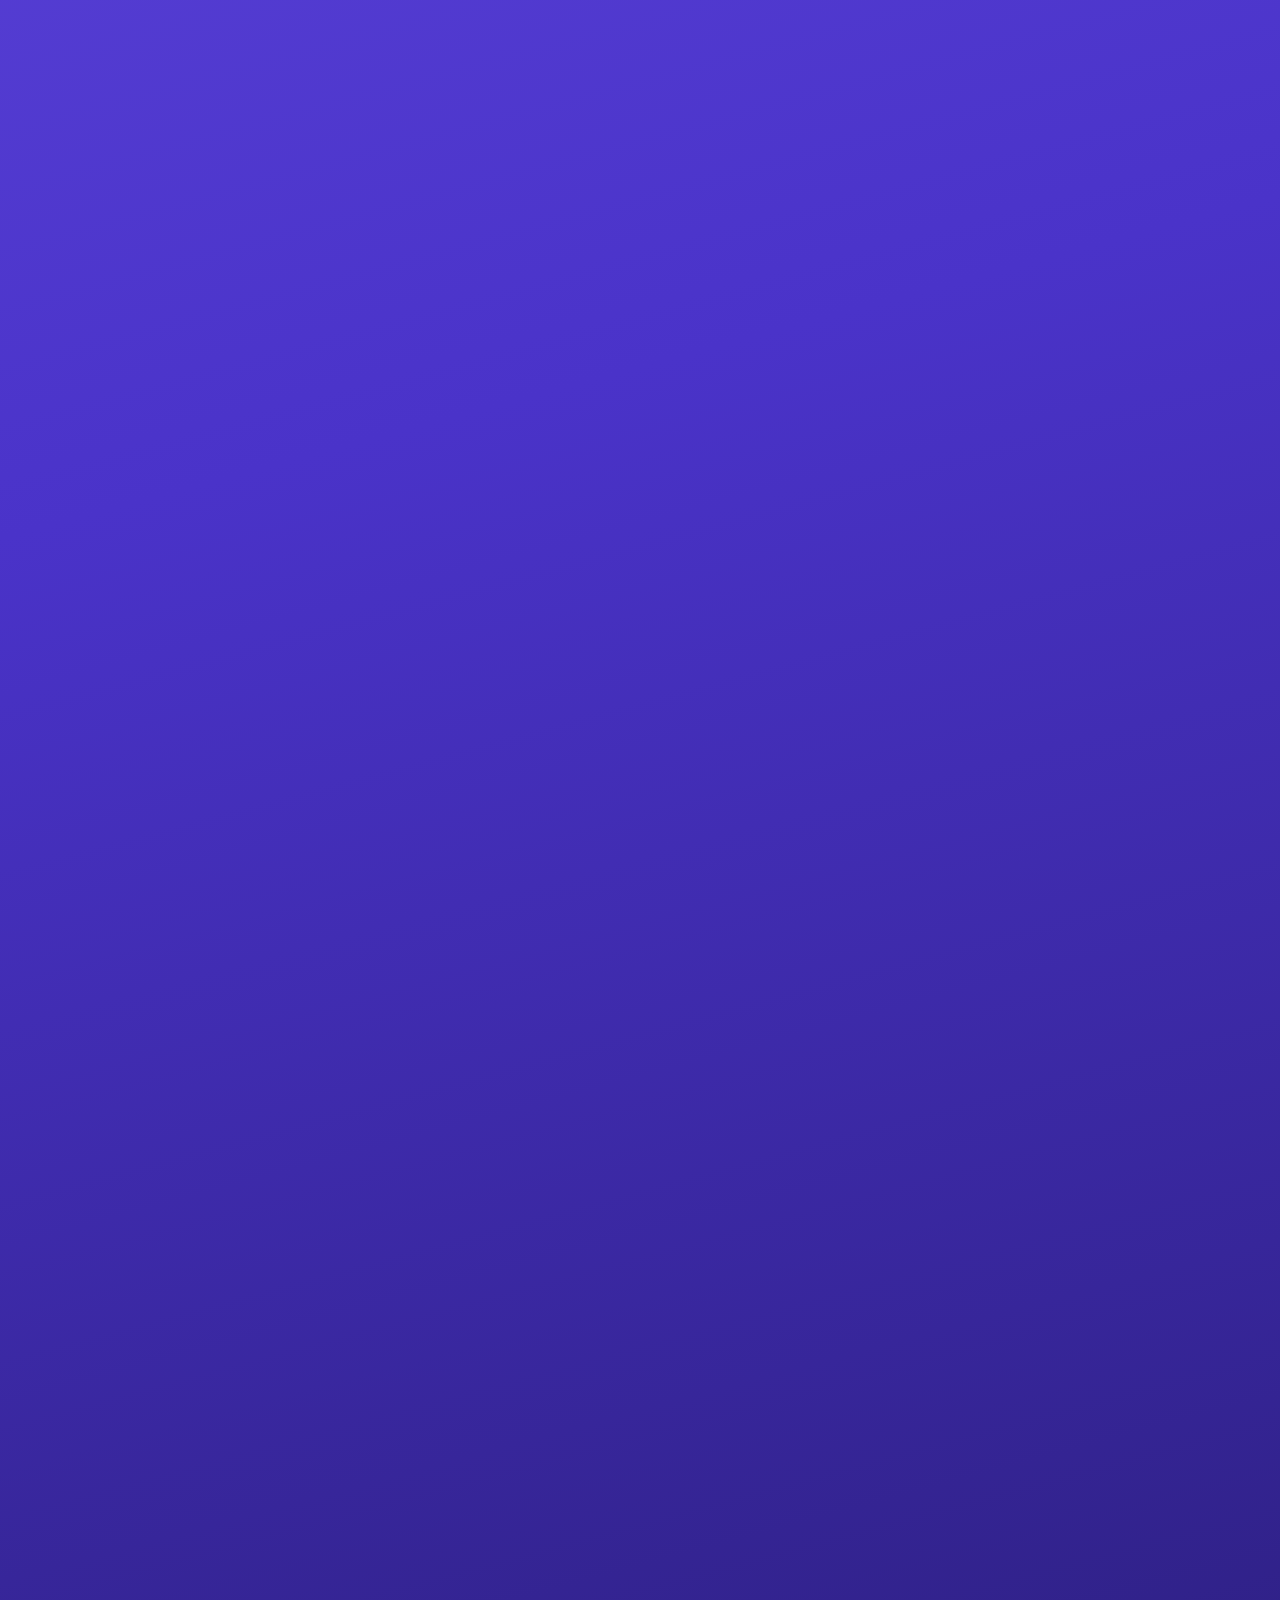
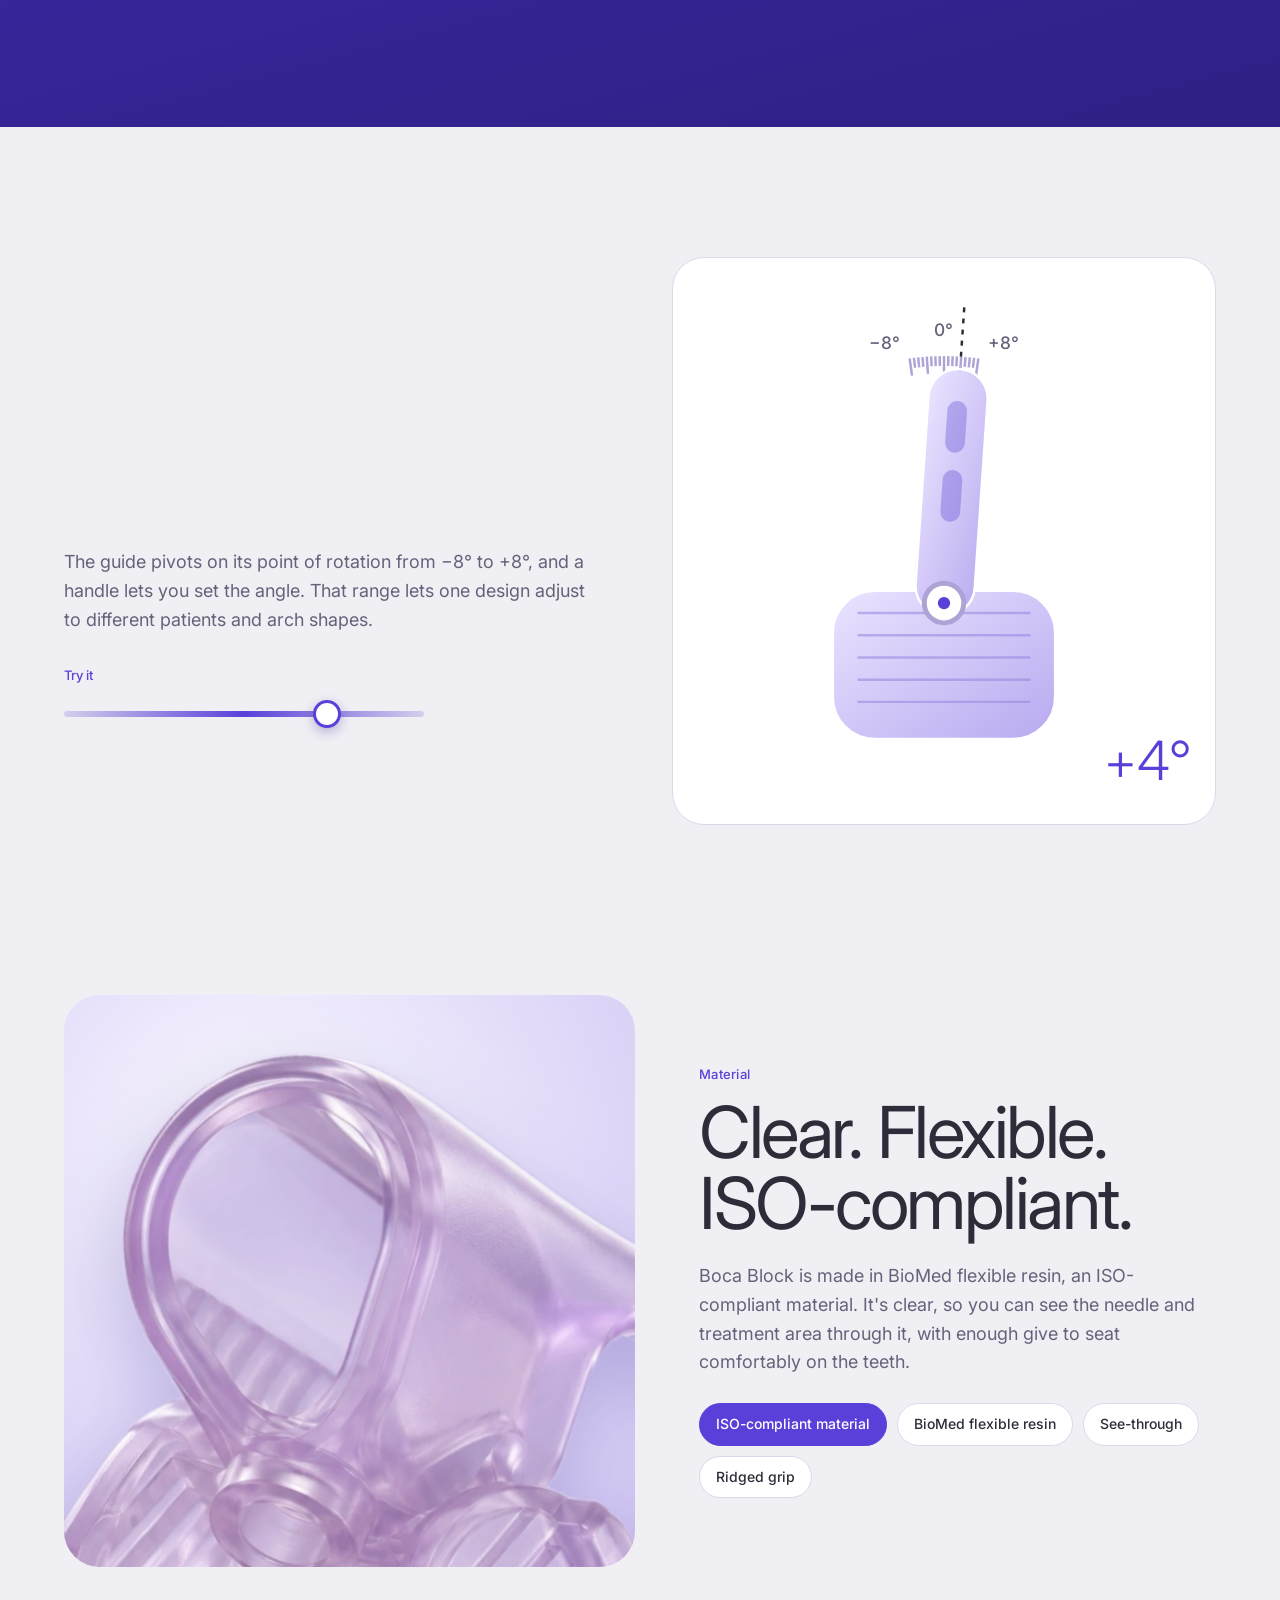
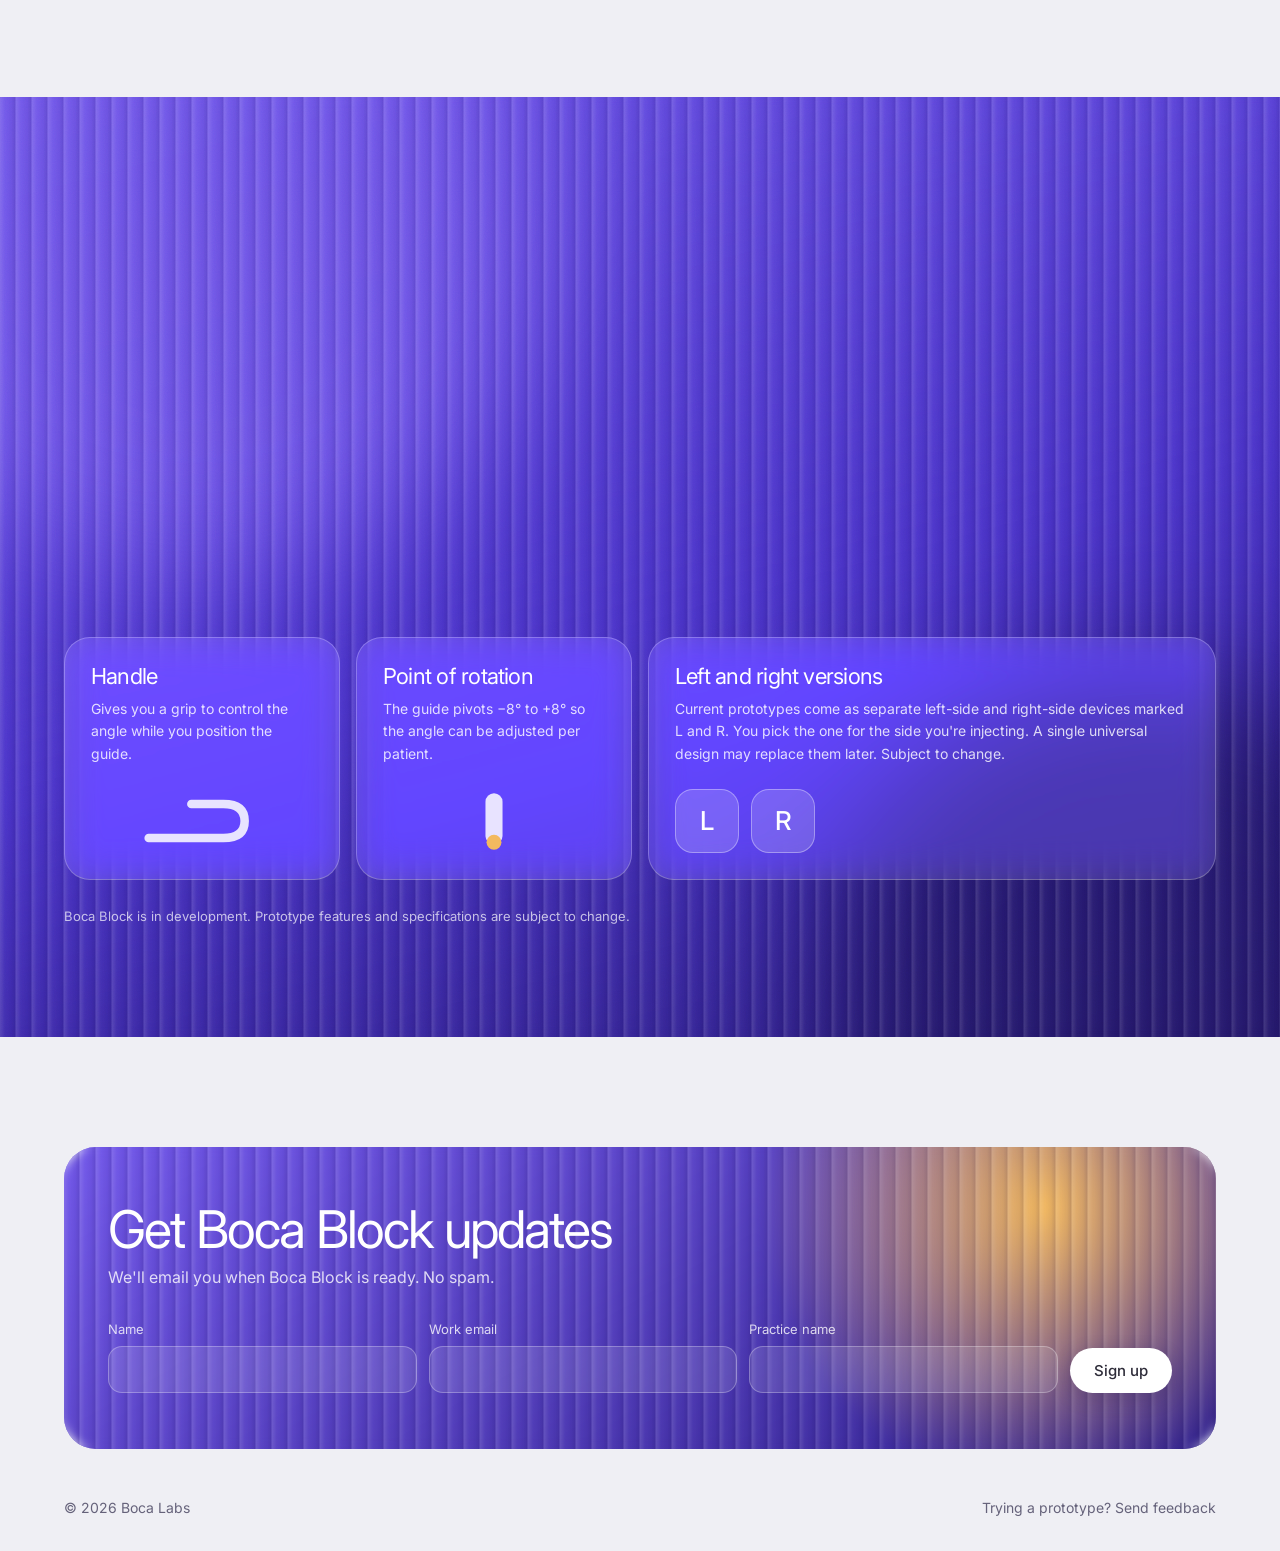
==== commit 9df7a026: "Glass redesign: floating clear hero, scroll story, chairside feedback page - Violet reeded-glass loo" ====
--- a/index.html
+++ b/index.html
@@ -4,222 +4,315 @@
   <meta charset="utf-8">
   <meta name="viewport" content="width=device-width, initial-scale=1">
   <title>Boca Block — Never miss a block again</title>
-  <meta name="description" content="Boca Block from Boca Labs. Never miss a block again.">
-  <meta name="theme-color" content="#EFEFF4">
+  <meta name="description" content="Boca Block is a bite block and needle guide that helps dentists position the needle for an inferior alveolar nerve block.">
+  <meta name="theme-color" content="#4A33C9">
   <link rel="preconnect" href="https://fonts.googleapis.com">
   <link rel="preconnect" href="https://fonts.gstatic.com" crossorigin>
-  <link href="https://fonts.googleapis.com/css2?family=Inter:wght@400;500;600&family=Instrument+Serif:ital@0;1&display=swap" rel="stylesheet">
-  <link rel="stylesheet" href="styles.css">
+  <link href="https://fonts.googleapis.com/css2?family=Inter:wght@300;400;500;600&display=swap" rel="stylesheet">
+  <link rel="preload" as="image" href="/images/boca-block-clear.png">
+  <link rel="stylesheet" href="/styles.css">
 </head>
 <body>
-  <!-- Static copy of the feedback form so Netlify detects its fields at deploy time. The real form is in the dialog below. -->
-  <form name="feedback" data-netlify="true" netlify-honeypot="bot_field" enctype="multipart/form-data" hidden>
-    <input name="age"><input name="location"><input name="carpools"><textarea name="feedback"></textarea>
-    <input type="file" name="voice"><input type="file" name="photo1"><input type="file" name="photo2"><input type="file" name="photo3">
-    <input name="bot_field">
-  </form>
-
-  <header class="nav">
+  <header class="nav" id="nav">
     <div class="wrap nav-inner">
-      <a href="/" class="logo">Boca<span>Labs</span></a>
-      <nav class="nav-links">
-        <a href="#about">The device</a>
+      <a href="/" class="logo" aria-label="Boca Labs home">
+        <svg viewBox="0 0 24 24" aria-hidden="true"><rect x="3" y="3" width="8" height="8" rx="2.5"/><rect x="13" y="3" width="8" height="8" rx="4"/><rect x="3" y="13" width="8" height="8" rx="4"/><rect x="13" y="13" width="8" height="8" rx="2.5" opacity=".55"/></svg>
+        Boca Labs
+      </a>
+      <nav class="nav-pill glass" aria-label="Main">
+        <a href="#top" class="active"><i></i>Home</a>
+        <a href="#guide">How it works</a>
+        <a href="#material">Material</a>
         <a href="#updates">Updates</a>
       </nav>
-      <button class="btn btn-sm" type="button" data-open-feedback>Feedback</button>
+      <a class="btn btn-light btn-sm" href="/feedback">Feedback</a>
     </div>
   </header>
 
-  <main>
-    <!-- HERO -->
+  <main id="top">
+    <!-- ============ HERO ============ -->
     <section class="hero">
-      <div class="wrap hero-inner">
+      <div class="hero-bg" aria-hidden="true">
+        <span class="field f1"></span><span class="field f2"></span><span class="field f3"></span>
+        <span class="hero-glow"></span>
+        <img class="hero-subject" src="/images/boca-block-clear-sm.png" alt="">
+        <div class="reeds"></div>
+        <div class="grain"></div>
+      </div>
+
+      <!-- Floating product shot: left and right devices at opposite angles, with glass orbs -->
+      <div class="hero-product" id="hero-product">
+        <div class="float f-a"><img src="/images/boca-block-clear.png" width="1057" height="1200" fetchpriority="high"
+             alt="Two Boca Blocks in clear lilac resin, left and right versions, floating at opposite angles"></div>
+        <div class="float f-b" aria-hidden="true"><img src="/images/boca-block-clear.png" width="1057" height="1200" alt=""></div>
+        <span class="orb o1" aria-hidden="true"></span><span class="orb o2" aria-hidden="true"></span>
+        <span class="orb o3" aria-hidden="true"></span><span class="orb o4" aria-hidden="true"></span>
+      </div>
+
+      <div class="wrap hero-grid">
         <div class="hero-copy">
-          <p class="eyebrow">Boca Block</p>
-          <h1>Never miss<br>a block <em>again.</em></h1>
-          <!-- TODO: replace with the real one-line product description -->
-          <p class="lede">The Boca Block keeps you on schedule, every time. Join the list to hear first when it's ready.</p>
-          <div class="hero-ctas">
-            <a href="#updates" class="btn">Get updates</a>
-            <a href="#about" class="btn btn-ghost">See the device</a>
+          <p class="eyebrow">Boca Block · IAN bite block &amp; needle guide</p>
+          <h1>Never miss<br>a block again.</h1>
+          <p class="lede">A bite block and needle guide that uses your patient's teeth as reference points, so positioning the needle for an inferior alveolar nerve block takes less guesswork.</p>
+        </div>
+        <div class="hero-ctas">
+          <a href="#updates" class="btn btn-light">Get updates <span aria-hidden="true">↗</span></a>
+          <a href="#guide" class="text-link">See how it works <span aria-hidden="true">↗</span></a>
+        </div>
+        <ul class="hero-features">
+          <li><svg viewBox="0 0 24 24"><path d="M4 15h16M6 15V9m4 6V9m4 6V9m4 6V9"/></svg>Bite<br>stabilization</li>
+          <li><svg viewBox="0 0 24 24"><path d="M4 18 18 6"/><path d="M14 6h4v4"/></svg>Needle trajectory<br>guidance</li>
+          <li><svg viewBox="0 0 24 24"><rect x="4" y="9" width="16" height="6" rx="3"/><path d="M8 12h2m4 0h2"/></svg>Slotted viewing<br>windows</li>
+          <li><svg viewBox="0 0 24 24"><path d="M12 4a8 8 0 1 1-7.4 5"/><path d="M4 4v5h5"/></svg>Adjusts<br>−8° to +8°</li>
+        </ul>
+      </div>
+    </section>
+
+    <!-- ============ OVERVIEW ============ -->
+    <section class="overview" id="overview">
+      <div class="wrap">
+        <p class="eyebrow reveal">What it is</p>
+        <h2 class="reveal">One device.<br>Two jobs.</h2>
+        <p class="overview-lede reveal">Boca Block is being developed to make needle positioning for the IAN block simpler and more consistent. It replaces part of the freehand estimate with a physical reference you can feel and see.</p>
+        <div class="duo">
+          <article class="duo-card reveal">
+            <span class="num">01</span>
+            <h3>Holds the bite</h3>
+            <p>Upper and lower bite surfaces seat on the posterior teeth, like a conventional bite block. Ridged traction keeps them from sliding.</p>
+            <svg class="duo-art" viewBox="0 0 200 90" aria-hidden="true"><rect x="20" y="36" width="160" height="18" rx="9" fill="#D5CEEC"/><g fill="#fff"><path d="M30 10h28v18q0 6-6 6H36q-6 0-6-6Z"/><path d="M66 10h28v18q0 6-6 6H72q-6 0-6-6Z"/><path d="M102 10h28v18q0 6-6 6h-16q-6 0-6-6Z"/><path d="M30 80h28V62q0-6-6-6H36q-6 0-6 6Z"/><path d="M66 80h28V62q0-6-6-6H72q-6 0-6 6Z"/><path d="M102 80h28V62q0-6-6-6h-16q-6 0-6 6Z"/></g><g stroke="#AFA3D6" stroke-width="2"><path d="M40 40v10M52 40v10M64 40v10M76 40v10M88 40v10M100 40v10M112 40v10M124 40v10M136 40v10M148 40v10M160 40v10"/></g></svg>
+          </article>
+          <article class="duo-card reveal">
+            <span class="num">02</span>
+            <h3>Guides the needle</h3>
+            <p>An integrated guide presents the needle at the intended approach angle once the block is seated, so the starting trajectory is repeatable.</p>
+            <svg class="duo-art" viewBox="0 0 200 90" aria-hidden="true"><g transform="rotate(-14 100 45)"><rect x="40" y="34" width="110" height="22" rx="11" fill="none" stroke="#AFA3D6" stroke-width="3"/><rect x="62" y="34" width="22" height="6" fill="#fff"/><rect x="100" y="34" width="22" height="6" fill="#fff"/><path d="M10 45h175" stroke="#2E2C39" stroke-width="2" stroke-dasharray="4 5"/><circle cx="188" cy="45" r="6" fill="#F3B95F"/></g></svg>
+          </article>
+        </div>
+      </div>
+    </section>
+
+    <!-- ============ HOW IT GUIDES (scroll-driven) ============ -->
+    <section class="story" id="guide" data-scrub>
+      <div class="story-sticky">
+        <div class="hero-bg" aria-hidden="true"><span class="field f1"></span><span class="field f2"></span><div class="reeds"></div><div class="grain"></div></div>
+        <div class="wrap story-grid">
+          <div class="story-copy">
+            <p class="eyebrow">How it works</p>
+            <h2>From seat<br>to needle.</h2>
+            <ol class="steps" id="steps">
+              <li data-n="1" class="active"><b>Seat it on the posterior teeth</b><span>Line up the small alignment notch with the dental reference point.</span></li>
+              <li data-n="2"><b>Patient bites down</b><span>Closing onto the ridged surfaces holds the guide steady.</span></li>
+              <li data-n="3"><b>Follow the guide</b><span>The guide presents the needle at the intended approach angle.</span></li>
+              <li data-n="4"><b>Watch it through the windows</b><span>Slotted openings show the needle and how far it has advanced.</span></li>
+            </ol>
           </div>
-        </div>
-
-        <!-- TODO: replace this placeholder render with the product shot:
-             <img class="hero-img" src="/images/boca-block-hero.jpg" alt="Boca Block"> -->
-        <div class="hero-shot" aria-label="Boca Block product render (placeholder)" role="img">
-          <div class="glow"></div>
-          <svg class="device" viewBox="0 0 320 420" aria-hidden="true">
-            <defs>
-              <linearGradient id="body" x1="0" y1="0" x2="1" y2="1">
-                <stop offset="0" stop-color="#C9C0E8"/>
-                <stop offset=".55" stop-color="#9B8DD0"/>
-                <stop offset="1" stop-color="#6F62A8"/>
-              </linearGradient>
-              <linearGradient id="face" x1="0" y1="0" x2="0" y2="1">
-                <stop offset="0" stop-color="#3A3748"/>
-                <stop offset="1" stop-color="#22212C"/>
-              </linearGradient>
-              <linearGradient id="sheen" x1="0" y1="0" x2="1" y2="0">
-                <stop offset="0" stop-color="#fff" stop-opacity=".55"/>
-                <stop offset=".35" stop-color="#fff" stop-opacity="0"/>
-              </linearGradient>
-            </defs>
-            <rect x="40" y="20" width="240" height="380" rx="64" fill="url(#body)"/>
-            <rect x="40" y="20" width="240" height="380" rx="64" fill="url(#sheen)"/>
-            <rect x="72" y="60" width="176" height="120" rx="28" fill="url(#face)"/>
-            <circle cx="160" cy="120" r="30" fill="none" stroke="#AFA3D6" stroke-width="6" stroke-dasharray="140 60" stroke-linecap="round"/>
-            <circle cx="160" cy="120" r="6" fill="#D5CEEC"/>
-            <rect x="122" y="250" width="76" height="76" rx="38" fill="#EFEFF4" opacity=".9"/>
-            <rect x="140" y="268" width="40" height="40" rx="20" fill="#D5CEEC"/>
+
+          <!-- Cartoon side view. Driven by --seat, --bite, --push (0..1) set from scroll in app.js -->
+          <div class="scene" id="scene" aria-label="Animation: Boca Block seats on the lower teeth, the patient bites, and the syringe needle slides through the guide toward the nerve" role="img">
+            <svg viewBox="0 0 640 520">
+              <defs>
+                <linearGradient id="steel" x1="0" y1="0" x2="0" y2="1"><stop offset="0" stop-color="#FFFFFF"/><stop offset=".45" stop-color="#C9C7D6"/><stop offset="1" stop-color="#8A87A0"/></linearGradient>
+                <linearGradient id="resin" x1="0" y1="0" x2="1" y2="1"><stop offset="0" stop-color="#EAE4FF" stop-opacity=".95"/><stop offset="1" stop-color="#B9A9F0" stop-opacity=".8"/></linearGradient>
+                <radialGradient id="nerveGlow"><stop offset="0" stop-color="#FFD58A"/><stop offset="1" stop-color="#FFD58A" stop-opacity="0"/></radialGradient>
+                <clipPath id="tissueClip"><path d="M470 60 C560 60 610 140 610 260 C610 380 560 470 470 470 L470 60Z"/></clipPath>
+              </defs>
+
+              <!-- ramus / soft tissue on the right -->
+              <path d="M470 60 C560 60 610 140 610 260 C610 380 560 470 470 470 L470 60Z" fill="#F4B8C4" opacity=".9"/>
+              <path d="M470 60 C530 70 560 150 560 260 C560 370 530 450 470 470" fill="none" stroke="#E79AAB" stroke-width="3"/>
+              <!-- nerve -->
+              <g class="nerve">
+                <circle cx="548" cy="258" r="44" fill="url(#nerveGlow)" class="nerve-glow"/>
+                <path d="M520 120 C552 190 548 230 548 258 C548 300 560 360 590 430" fill="none" stroke="#F3B95F" stroke-width="7" stroke-linecap="round"/>
+                <circle cx="548" cy="258" r="9" fill="#FFF3D6" stroke="#F3B95F" stroke-width="4"/>
+              </g>
+
+              <!-- lower teeth + gum -->
+              <rect x="40" y="372" width="420" height="58" rx="26" fill="#F4B8C4"/>
+              <g fill="#FFFFFF" stroke="#E8E2F5" stroke-width="2">
+                <path d="M70 380v-48q0-14 14-14h52q14 0 14 14v48Z"/><path d="M170 380v-50q0-14 14-14h56q14 0 14 14v50Z"/><path d="M274 380v-50q0-14 14-14h56q14 0 14 14v50Z"/><path d="M378 380v-46q0-14 14-14h44q14 0 14 14v46Z"/>
+              </g>
+
+              <!-- upper teeth (drop on bite) -->
+              <g class="upper">
+                <rect x="40" y="78" width="420" height="58" rx="26" fill="#F4B8C4"/>
+                <g fill="#FFFFFF" stroke="#E8E2F5" stroke-width="2">
+                  <path d="M70 128v48q0 14 14 14h52q14 0 14-14v-48Z"/><path d="M170 128v50q0 14 14 14h56q14 0 14-14v-50Z"/><path d="M274 128v50q0 14 14 14h56q14 0 14-14v-50Z"/><path d="M378 128v46q0 14 14 14h44q14 0 14-14v-46Z"/>
+                </g>
+              </g>
+
+              <!-- Boca Block (drops in to seat) -->
+              <g class="device">
+                <!-- bite pad with ridges -->
+                <rect x="150" y="270" width="230" height="46" rx="16" fill="url(#resin)" stroke="#fff" stroke-opacity=".8" stroke-width="2"/>
+                <g stroke="#9C8AE0" stroke-width="2" opacity=".7"><path d="M170 276v34M188 276v34M206 276v34M224 276v34M242 276v34M260 276v34M278 276v34M296 276v34M314 276v34M332 276v34M350 276v34"/></g>
+                <!-- alignment notch -->
+                <path d="M255 316l10 14 10-14Z" fill="#F3B95F"/>
+                <!-- guide tube with slotted windows, angled toward the nerve -->
+                <g transform="rotate(5 330 238)">
+                  <rect x="200" y="216" width="270" height="44" rx="22" fill="url(#resin)" stroke="#fff" stroke-opacity=".85" stroke-width="2"/>
+                  <rect x="236" y="221" width="52" height="11" rx="5.5" fill="#4A33C9" opacity=".35"/>
+                  <rect x="306" y="221" width="52" height="11" rx="5.5" fill="#4A33C9" opacity=".35"/>
+                  <rect x="376" y="221" width="52" height="11" rx="5.5" fill="#4A33C9" opacity=".35"/>
+                </g>
+                <!-- handle -->
+                <path d="M150 293 H52 q-22 0 -22 22 v0 q0 22 22 22 H120" fill="none" stroke="url(#resin)" stroke-width="12" stroke-linecap="round" stroke-linejoin="round"/>
+              </g>
+
+              <!-- Syringe on the guide axis (slides on push) -->
+              <g transform="rotate(5 330 238)">
+                <g class="syringe">
+                  <!-- needle -->
+                  <rect x="-40" y="236.5" width="250" height="3" rx="1.5" fill="#6E6A86"/>
+                  <!-- hub -->
+                  <rect x="-62" y="230" width="24" height="16" rx="4" fill="url(#steel)"/>
+                  <!-- barrel -->
+                  <rect x="-250" y="220" width="190" height="36" rx="10" fill="url(#steel)" stroke="#7B7893" stroke-width="2"/>
+                  <rect x="-224" y="228" width="130" height="20" rx="6" fill="#2E2C39" opacity=".18"/>
+                  <rect x="-218" y="230" width="104" height="16" rx="6" fill="#F3B95F" opacity=".9"/>
+                  <!-- finger flange -->
+                  <path d="M-262 200 q8 38 0 76" fill="none" stroke="url(#steel)" stroke-width="10" stroke-linecap="round"/>
+                  <!-- plunger + thumb ring -->
+                  <rect x="-330" y="232" width="70" height="12" rx="4" fill="url(#steel)"/>
+                  <circle cx="-356" cy="238" r="26" fill="none" stroke="url(#steel)" stroke-width="10"/>
+                </g>
+              </g>
+
+              <!-- needle visible "through the window" highlight -->
+              <g class="window-glint" transform="rotate(5 330 238)"><rect x="306" y="221" width="52" height="11" rx="5.5" fill="#fff"/></g>
+            </svg>
+            <div class="scene-tag" id="scene-tag">Seat</div>
+          </div>
+        </div>
+        <p class="wrap story-note">You stay in control. Landmarks, patient suitability, needle depth, aspiration and technique remain the clinician's call. Illustration is simplified.</p>
+      </div>
+    </section>
+
+    <!-- ============ ROTATION ============ -->
+    <section class="rotate" id="rotate">
+      <div class="wrap rotate-grid">
+        <div class="rotate-copy">
+          <p class="eyebrow reveal">Adjustable</p>
+          <h2 class="reveal">Turns to fit<br>the patient.</h2>
+          <p class="reveal">The guide pivots on its point of rotation from −8° to +8°, and a handle lets you set the angle. That range lets one design adjust to different patients and arch shapes.</p>
+          <label class="angle-ctl reveal">
+            <span>Try it</span>
+            <input type="range" id="angle" min="-8" max="8" step="0.5" value="0" aria-label="Guide angle in degrees">
+          </label>
+        </div>
+        <div class="dial reveal" aria-label="Top view: the needle guide rotating between minus 8 and plus 8 degrees" role="img">
+          <svg viewBox="0 0 400 420">
+            <defs><linearGradient id="resin2" x1="0" y1="0" x2="1" y2="1"><stop offset="0" stop-color="#EAE4FF"/><stop offset="1" stop-color="#B9A9F0"/></linearGradient></defs>
+            <!-- arc + ticks -->
+            <g fill="none" stroke="#D5CEEC" stroke-width="2">
+              <path d="M200 260 m-170 0 a170 170 0 0 1 340 0" opacity=".0"/>
+            </g>
+            <g id="ticks" stroke="#AFA3D6" stroke-width="2"></g>
+            <text x="164" y="54" class="dial-lbl" text-anchor="end">−8°</text><text x="200" y="44" class="dial-lbl" text-anchor="middle">0°</text><text x="236" y="54" class="dial-lbl">+8°</text>
+            <!-- fixed base: bite surfaces -->
+            <rect x="110" y="250" width="180" height="120" rx="34" fill="url(#resin2)" stroke="#fff" stroke-width="2"/>
+            <g stroke="#9C8AE0" stroke-width="2" opacity=".6"><path d="M130 268h140M130 286h140M130 304h140M130 322h140M130 340h140"/></g>
+            <!-- rotating guide arm -->
+            <g id="arm" style="transform-origin: 200px 260px">
+              <rect x="176" y="70" width="48" height="200" rx="24" fill="url(#resin2)" stroke="#fff" stroke-width="2" opacity=".95"/>
+              <rect x="192" y="96" width="16" height="42" rx="8" fill="#4A33C9" opacity=".3"/>
+              <rect x="192" y="152" width="16" height="42" rx="8" fill="#4A33C9" opacity=".3"/>
+              <path d="M200 60 V20" stroke="#2E2C39" stroke-width="2" stroke-dasharray="4 5"/>
+            </g>
+            <circle cx="200" cy="260" r="16" fill="#fff" stroke="#AFA3D6" stroke-width="4"/>
+            <circle cx="200" cy="260" r="5" fill="#5A3FD9"/>
           </svg>
-          <span class="orb orb-a"></span><span class="orb orb-b"></span><span class="orb orb-c"></span>
-        </div>
-      </div>
-      <a href="#about" class="scroll-cue" aria-label="Scroll to learn about the device"><span></span></a>
-    </section>
-
-    <!-- ABOUT THE DEVICE -->
-    <section id="about" class="about">
+          <output class="dial-read" id="angle-read">0°</output>
+        </div>
+      </div>
+    </section>
+
+    <!-- ============ MATERIAL ============ -->
+    <section class="material" id="material">
+      <div class="wrap material-grid">
+        <div class="material-shot reveal">
+          <img src="/images/boca-block-clear.png" width="1057" height="1200" loading="lazy" alt="Close view of Boca Block's clear lilac resin">
+        </div>
+        <div class="material-copy">
+          <p class="eyebrow reveal">Material</p>
+          <h2 class="reveal">Clear. Flexible.<br>ISO-compliant.</h2>
+          <!-- TODO: confirm exact resin name and certification wording with the team before launch -->
+          <p class="reveal">Boca Block is made in BioMed flexible resin, an ISO-compliant material. It's clear, so you can see the needle and treatment area through it, with enough give to seat comfortably on the teeth.</p>
+          <ul class="tags reveal">
+            <li>ISO-compliant material</li>
+            <li>BioMed flexible resin</li>
+            <li>See-through</li>
+            <li>Ridged grip</li>
+          </ul>
+        </div>
+      </div>
+    </section>
+
+    <!-- ============ DESIGN DETAILS (bento) ============ -->
+    <section class="details" id="details">
+      <div class="hero-bg" aria-hidden="true"><span class="field f1"></span><span class="field f2"></span><div class="reeds"></div><div class="grain"></div></div>
       <div class="wrap">
-        <p class="eyebrow reveal">The device</p>
-        <h2 class="reveal">Small block.<br>Big difference.</h2>
-      </div>
-
-      <!-- TODO: replace the three feature blocks below with real product details -->
-      <div class="wrap feature reveal">
-        <div class="feature-art art-1" aria-hidden="true"><span class="ring"></span><span class="dot"></span></div>
-        <div class="feature-copy">
-          <span class="num">01</span>
-          <h3>Always on time</h3>
-          <p>Placeholder: what Boca Block tracks, and how it makes sure nothing gets missed.</p>
-        </div>
-      </div>
-
-      <div class="wrap feature feature-flip reveal">
-        <div class="feature-art art-2" aria-hidden="true"><span></span><span></span><span></span></div>
-        <div class="feature-copy">
-          <span class="num">02</span>
-          <h3>Alerts that reach you</h3>
-          <p>Placeholder: how and when Boca Block lets you know it's time.</p>
-        </div>
-      </div>
-
-      <div class="wrap feature reveal">
-        <div class="feature-art art-3" aria-hidden="true"><span class="block-a"></span><span class="block-b"></span></div>
-        <div class="feature-copy">
-          <span class="num">03</span>
-          <h3>Set up in minutes</h3>
-          <p>Placeholder: what's in the box and how fast you can get going.</p>
-        </div>
-      </div>
-
-      <!-- TODO: real specs -->
-      <div class="wrap specs reveal">
-        <div><strong>—</strong><span>Battery life</span></div>
-        <div><strong>—</strong><span>Size</span></div>
-        <div><strong>—</strong><span>Connectivity</span></div>
-        <div><strong>—</strong><span>Warranty</span></div>
-      </div>
-    </section>
-
-    <!-- WAITLIST -->
+        <p class="eyebrow reveal">Design details</p>
+        <h2 class="reveal">Every part has a job.</h2>
+        <div class="bento">
+          <article class="tile glass tile-wide reveal">
+            <h3>Slotted viewing windows</h3>
+            <p>Openings along the guide let you see the needle pass through, estimate how far it has advanced, and lift the device away without threading the needle back through a closed tube.</p>
+            <svg class="tile-art" viewBox="0 0 300 70" aria-hidden="true"><rect x="10" y="18" width="280" height="34" rx="17" fill="rgba(255,255,255,.18)" stroke="rgba(255,255,255,.6)" stroke-width="2"/><g fill="rgba(20,10,70,.35)"><rect x="44" y="22" width="56" height="10" rx="5"/><rect x="122" y="22" width="56" height="10" rx="5"/><rect x="200" y="22" width="56" height="10" rx="5"/></g><rect class="slide-needle" x="0" y="34" width="190" height="3" rx="1.5" fill="#fff"/></svg>
+          </article>
+          <article class="tile glass reveal">
+            <h3>Ridged bite surfaces</h3>
+            <p>Traction ridges reduce sliding between the teeth and the block.</p>
+            <svg class="tile-art" viewBox="0 0 160 60" aria-hidden="true"><rect x="8" y="14" width="144" height="32" rx="12" fill="rgba(255,255,255,.2)"/><g stroke="#fff" stroke-width="3" stroke-linecap="round"><path d="M28 20v20M44 20v20M60 20v20M76 20v20M92 20v20M108 20v20M124 20v20M140 20v20"/></g></svg>
+          </article>
+          <article class="tile glass reveal">
+            <h3>Alignment notch</h3>
+            <p>A small triangular notch gives a visual and tactile reference for seating it against the teeth.</p>
+            <svg class="tile-art" viewBox="0 0 160 60" aria-hidden="true"><rect x="8" y="10" width="144" height="22" rx="10" fill="rgba(255,255,255,.2)"/><path d="M68 32l12 18 12-18Z" fill="#F3B95F"/><path d="M80 54v6" stroke="#fff" stroke-width="2"/></svg>
+          </article>
+          <article class="tile glass reveal">
+            <h3>Handle</h3>
+            <p>Gives you a grip to control the angle while you position the guide.</p>
+            <svg class="tile-art" viewBox="0 0 160 60" aria-hidden="true"><path d="M30 46h70q20 0 20-16t-20-16H70" fill="none" stroke="#fff" stroke-width="8" stroke-linecap="round" opacity=".85"/></svg>
+          </article>
+          <article class="tile glass reveal">
+            <h3>Point of rotation</h3>
+            <p>The guide pivots −8° to +8° so the angle can be adjusted per patient.</p>
+            <svg class="tile-art" viewBox="0 0 160 60" aria-hidden="true"><g class="mini-arm" style="transform-origin:80px 50px"><rect x="72" y="4" width="16" height="48" rx="8" fill="rgba(255,255,255,.85)"/></g><circle cx="80" cy="50" r="7" fill="#F3B95F"/></svg>
+          </article>
+          <article class="tile glass tile-wide reveal">
+            <h3>Left and right versions</h3>
+            <p>Current prototypes come as separate left-side and right-side devices marked L and R. You pick the one for the side you're injecting. A single universal design may replace them later. Subject to change.</p>
+            <div class="lr" aria-hidden="true"><span>L</span><span>R</span></div>
+          </article>
+        </div>
+        <p class="details-note reveal">Boca Block is in development. Prototype features and specifications are subject to change.</p>
+      </div>
+    </section>
+
+    <!-- ============ WAITLIST ============ -->
     <section id="updates" class="wrap signup reveal">
-      <h2>Get Boca Block updates</h2>
-      <p>We'll email you when Boca Block is ready. No spam.</p>
-      <form name="waitlist" method="POST" action="/thanks.html" data-netlify="true" netlify-honeypot="company_url">
-        <input type="hidden" name="form-name" value="waitlist">
-        <p class="hp"><label>Leave blank <input name="company_url"></label></p>
-        <label>Name<input name="name" autocomplete="name" required></label>
-        <label>Work email<input type="email" name="email" autocomplete="email" required></label>
-        <label>Practice name<input name="practice" autocomplete="organization"></label>
-        <button class="btn" type="submit">Sign up</button>
-      </form>
+      <div class="reeds" aria-hidden="true"></div>
+      <div class="signup-inner">
+        <h2>Get Boca Block updates</h2>
+        <p>We'll email you when Boca Block is ready. No spam.</p>
+        <form name="waitlist" method="POST" action="/thanks.html" data-netlify="true" netlify-honeypot="company_url">
+          <input type="hidden" name="form-name" value="waitlist">
+          <p class="hp"><label>Leave blank <input name="company_url"></label></p>
+          <label>Name<input name="name" autocomplete="name" required></label>
+          <label>Work email<input type="email" name="email" autocomplete="email" required></label>
+          <label>Practice name<input name="practice" autocomplete="organization"></label>
+          <button class="btn btn-light" type="submit">Sign up</button>
+        </form>
+      </div>
     </section>
   </main>
 
   <footer class="wrap footer">
     <span>© <span id="y">2026</span> Boca Labs</span>
-    <button type="button" class="link" data-open-feedback>Send feedback</button>
+    <a href="/feedback">Trying a prototype? Send feedback</a>
   </footer>
 
-  <!-- FEEDBACK DIALOG -->
-  <dialog id="feedback" class="sheet" aria-labelledby="fb-title">
-    <form id="fb-form" class="fb" novalidate>
-      <div class="fb-head">
-        <h2 id="fb-title">Feedback</h2>
-        <button type="button" class="icon-btn" data-close aria-label="Close">✕</button>
-      </div>
-      <p class="fb-sub">Tell us how Boca Block worked for you.</p>
-      <p class="hp"><label>Leave blank <input name="bot_field" tabindex="-1" autocomplete="off"></label></p>
-
-      <fieldset class="fb-step">
-        <legend><span>1</span>About you</legend>
-        <label class="field">Age
-          <input name="age" type="number" inputmode="numeric" min="1" max="120" placeholder="e.g. 34" required>
-        </label>
-        <div class="field">
-          <span>Current location</span>
-          <div class="loc">
-            <button type="button" class="btn btn-ghost btn-sm" id="loc-btn">📍 Use my location</button>
-            <span id="loc-status" class="hint">Optional</span>
-          </div>
-          <input type="hidden" name="location" id="loc-val">
-        </div>
-      </fieldset>
-
-      <fieldset class="fb-step">
-        <legend><span>2</span>How many carpools did it take?</legend>
-        <div class="seg" role="radiogroup">
-          <label><input type="radio" name="carpools" value="1" required><span>1</span></label>
-          <label><input type="radio" name="carpools" value="2"><span>2</span></label>
-          <label><input type="radio" name="carpools" value="3"><span>3</span></label>
-        </div>
-      </fieldset>
-
-      <fieldset class="fb-step">
-        <legend><span>3</span>Feedback</legend>
-        <label class="field">What didn't work?
-          <textarea name="feedback" rows="3" placeholder="Type here, or hold the mic to record"></textarea>
-        </label>
-
-        <div class="rec">
-          <button type="button" class="mic" id="mic" aria-label="Hold to record a voice note">
-            <svg viewBox="0 0 24 24" aria-hidden="true"><path d="M12 15a3 3 0 0 0 3-3V6a3 3 0 1 0-6 0v6a3 3 0 0 0 3 3Zm5-3a5 5 0 0 1-10 0H5a7 7 0 0 0 6 6.92V21h2v-2.08A7 7 0 0 0 19 12h-2Z"/></svg>
-          </button>
-          <div class="rec-info">
-            <strong id="rec-label">Hold to record</strong>
-            <span id="rec-hint" class="hint">Press and hold, let go to stop</span>
-            <div id="rec-player" class="rec-player" hidden>
-              <audio id="rec-audio" controls></audio>
-              <button type="button" class="link" id="rec-del">Delete</button>
-            </div>
-          </div>
-        </div>
-
-        <div class="field">
-          <span>Photos <em class="hint">up to 3</em></span>
-          <div class="photos" id="photos">
-            <label class="add-photo">
-              <input type="file" id="photo-input" accept="image/*" multiple>
-              <span>＋</span>
-            </label>
-          </div>
-        </div>
-      </fieldset>
-
-      <p id="fb-error" class="fb-error" role="alert" hidden></p>
-      <button class="btn btn-block" type="submit" id="fb-submit">Send feedback</button>
-    </form>
-
-    <div class="fb-done" id="fb-done" hidden>
-      <div class="check">✓</div>
-      <h2>Thanks!</h2>
-      <p>Your feedback was sent to the Boca Labs team.</p>
-      <button type="button" class="btn" data-close>Close</button>
-    </div>
-  </dialog>
-
-  <script src="app.js" defer></script>
+  <script src="/app.js" defer></script>
 </body>
 </html>
--- a/styles.css
+++ b/styles.css
@@ -1,189 +1,375 @@
-/* Palette: Soft Amethyst, Lilac Mist, Crystal Haze, Deep Graphite */
+/* Boca Labs — violet glass system.
+   Palette: Soft Amethyst, Lilac Mist, Crystal Haze, Deep Graphite + a saturated violet for hero surfaces. */
 :root {
   --amethyst: #AFA3D6;
   --lilac: #D5CEEC;
   --haze: #EFEFF4;
   --graphite: #2E2C39;
+  --violet: #5A3FD9;
+  --violet-hi: #7258EA;
+  --violet-deep: #33238F;
+  --amber: #F3B95F;
   --ink: var(--graphite);
   --muted: #65627A;
-  --deep: #6F62A8;       /* darker amethyst for text accents (passes contrast on haze) */
   --line: #DCD8EA;
-  --card: #FFFFFF;
-  --radius: 22px;
+  --glass-bg: rgba(255, 255, 255, .12);
+  --glass-line: rgba(255, 255, 255, .24);
+  --ease: cubic-bezier(.16, 1, .3, 1);
 }
 * { box-sizing: border-box; margin: 0; }
 [hidden] { display: none !important; }
 html { scroll-behavior: smooth; }
 body { background: var(--haze); color: var(--ink); font: 16px/1.6 Inter, system-ui, sans-serif; -webkit-font-smoothing: antialiased; }
-.wrap { max-width: 1120px; margin: 0 auto; padding: 0 20px; }
-h1, h2 { font-family: "Instrument Serif", serif; font-weight: 400; letter-spacing: -.01em; }
-h1 em, h2 em { font-style: italic; color: var(--deep); }
-.eyebrow { color: var(--deep); font-weight: 600; font-size: 13px; text-transform: uppercase; letter-spacing: .12em; }
-.hint { color: var(--muted); font-size: 13px; font-style: normal; }
+.wrap { max-width: 1200px; margin: 0 auto; padding: 0 24px; }
+h1, h2, h3 { font-weight: 400; letter-spacing: -.035em; }
+.eyebrow { font-size: 13px; font-weight: 500; letter-spacing: .02em; color: var(--violet); }
 .hp { position: absolute; left: -9999px; }
-
-/* Buttons */
-.btn { display: inline-flex; align-items: center; justify-content: center; gap: 8px; background: var(--graphite); color: #fff; border: 0; border-radius: 999px; padding: 13px 24px; font: 500 15px Inter, sans-serif; text-decoration: none; cursor: pointer; transition: transform .15s, background .2s; }
-.btn:hover { background: #4a4660; }
+a { color: inherit; }
+
+/* Buttons & links */
+.btn { display: inline-flex; align-items: center; justify-content: center; gap: 8px; border: 0; border-radius: 999px; padding: 13px 24px; font: 500 15px Inter, sans-serif; text-decoration: none; cursor: pointer; background: var(--graphite); color: #fff; transition: transform .2s var(--ease), background .2s, box-shadow .2s; }
 .btn:active { transform: scale(.97); }
-.btn-ghost { background: transparent; color: var(--ink); box-shadow: inset 0 0 0 1px var(--line); }
-.btn-ghost:hover { background: #fff; }
+.btn-light { background: #fff; color: var(--graphite); box-shadow: 0 6px 20px rgba(20, 10, 70, .18); }
+.btn-light:hover { background: var(--haze); }
 .btn-sm { padding: 9px 18px; font-size: 14px; }
-.btn-block { width: 100%; }
-.link { background: none; border: 0; padding: 0; color: var(--deep); font: inherit; cursor: pointer; text-decoration: underline; text-underline-offset: 3px; }
+.btn:disabled { opacity: .6; cursor: progress; }
+.text-link { background: none; border: 0; padding: 0; font: 500 14px Inter, sans-serif; color: inherit; text-decoration: none; cursor: pointer; opacity: .9; }
+.text-link:hover { opacity: 1; text-decoration: underline; text-underline-offset: 4px; }
+
+/* Glass */
+.glass {
+  background: var(--glass-bg);
+  -webkit-backdrop-filter: blur(18px) saturate(160%);
+  backdrop-filter: blur(18px) saturate(160%);
+  border: 1px solid var(--glass-line);
+  box-shadow: 0 20px 50px rgba(20, 10, 70, .25), inset 0 1px 0 rgba(255, 255, 255, .35), inset 0 -1px 0 rgba(0, 0, 0, .08);
+}
 
 /* Nav */
-.nav { position: sticky; top: 0; z-index: 10; background: rgba(239,239,244,.78); backdrop-filter: blur(14px); -webkit-backdrop-filter: blur(14px); border-bottom: 1px solid transparent; transition: border-color .2s; }
-.nav.scrolled { border-color: var(--line); }
-.nav-inner { display: flex; align-items: center; gap: 24px; height: 64px; }
-.logo { font-weight: 600; font-size: 19px; color: var(--ink); text-decoration: none; letter-spacing: -.01em; margin-right: auto; }
-.logo span { color: var(--deep); }
-.nav-links { display: flex; gap: 24px; }
-.nav-links a { color: var(--muted); text-decoration: none; font-size: 14px; }
-.nav-links a:hover { color: var(--ink); }
+.nav { position: fixed; inset: 0 0 auto; z-index: 20; color: #fff; transition: background .3s, color .3s, box-shadow .3s; }
+.nav-inner { display: flex; align-items: center; justify-content: space-between; gap: 20px; height: 72px; }
+.logo { display: inline-flex; align-items: center; gap: 10px; font-weight: 600; font-size: 17px; letter-spacing: -.01em; text-decoration: none; }
+.logo svg { width: 22px; height: 22px; fill: currentColor; }
+.nav-pill { display: flex; gap: 4px; padding: 5px; border-radius: 16px; box-shadow: none; }
+.nav-pill a { display: inline-flex; align-items: center; gap: 8px; padding: 7px 14px; border-radius: 11px; font-size: 14px; text-decoration: none; opacity: .85; transition: background .2s, opacity .2s; }
+.nav-pill a:hover { opacity: 1; background: rgba(255, 255, 255, .1); }
+.nav-pill a.active { opacity: 1; background: rgba(255, 255, 255, .18); }
+.nav-pill a i { width: 5px; height: 5px; border-radius: 50%; background: currentColor; }
+.nav.on-light { color: var(--ink); background: rgba(239, 239, 244, .72); -webkit-backdrop-filter: blur(16px); backdrop-filter: blur(16px); box-shadow: 0 1px 0 var(--line); }
+.nav.on-light .nav-pill { background: rgba(255, 255, 255, .6); border-color: var(--line); }
+.nav.on-light .nav-pill a.active { background: #fff; }
+.nav.on-light .btn-light { background: var(--graphite); color: #fff; box-shadow: none; }
+
+/* Violet backdrop: color fields + blurred subject behind reeded glass */
+.hero, .fb-page { background: linear-gradient(160deg, var(--violet-hi) 0%, var(--violet) 50%, var(--violet-deep) 100%); color: #fff; }
+.hero-bg { position: absolute; inset: 0; overflow: hidden; pointer-events: none; }
+.fb-page .hero-bg { position: fixed; }
+.field { position: absolute; border-radius: 50%; filter: blur(60px); }
+.f1 { width: 55vw; height: 55vw; left: -12vw; top: -18vw; background: var(--violet-hi); opacity: .9; }
+.f2 { width: 50vw; height: 50vw; right: -14vw; bottom: -22vw; background: #241868; opacity: .8; }
+.f3 { width: 30vw; height: 30vw; right: 18vw; top: 8vh; background: var(--amethyst); opacity: .45; animation: drift 16s ease-in-out infinite; }
+.hero-subject { position: absolute; left: 50%; top: 46%; width: min(52vw, 760px); translate: -50% -50%; rotate: -10deg; filter: blur(46px) saturate(160%) brightness(1.5); opacity: .9; animation: sway 12s ease-in-out infinite; }
+.hero-glow { position: absolute; left: 50%; top: 44%; width: min(46vw, 680px); aspect-ratio: 1; translate: -50% -50%; border-radius: 50%; background: radial-gradient(circle, rgba(243, 185, 95, .55) 0%, rgba(213, 206, 236, .35) 35%, transparent 68%); filter: blur(30px); }
+.reeds {
+  position: absolute; inset: 0;
+  -webkit-backdrop-filter: blur(5px); backdrop-filter: blur(5px);
+  background: repeating-linear-gradient(90deg,
+    rgba(255, 255, 255, .13) 0px, rgba(255, 255, 255, .02) 5px,
+    rgba(20, 10, 70, .04) 11px, rgba(20, 10, 70, .14) 15px, rgba(255, 255, 255, .13) 16px);
+}
+.grain { position: absolute; inset: 0; opacity: .08; mix-blend-mode: overlay;
+  background-image: url("data:image/svg+xml,%3Csvg xmlns='http://www.w3.org/2000/svg' width='160' height='160'%3E%3Cfilter id='n'%3E%3CfeTurbulence type='fractalNoise' baseFrequency='.9' numOctaves='2' stitchTiles='stitch'/%3E%3C/filter%3E%3Crect width='100%25' height='100%25' filter='url(%23n)'/%3E%3C/svg%3E"); }
 
 /* Hero */
-.hero { position: relative; min-height: calc(100svh - 64px); display: flex; align-items: center; overflow: hidden;
-  background: radial-gradient(120% 90% at 80% 30%, var(--lilac) 0%, var(--haze) 60%); }
-.hero-inner { display: grid; grid-template-columns: 1fr 1fr; gap: 40px; align-items: center; width: 100%; padding-top: 32px; padding-bottom: 80px; }
-.hero h1 { font-size: clamp(54px, 8.4vw, 116px); line-height: .95; margin: 14px 0 22px; }
-.lede { color: var(--muted); font-size: 18px; max-width: 30em; margin-bottom: 30px; }
-.hero-ctas { display: flex; gap: 12px; flex-wrap: wrap; }
-.hero-copy > * { animation: rise .9s cubic-bezier(.2,.7,.2,1) both; }
-.hero-copy > :nth-child(2) { animation-delay: .08s; }
-.hero-copy > :nth-child(3) { animation-delay: .16s; }
-.hero-copy > :nth-child(4) { animation-delay: .24s; }
-
-.hero-shot { position: relative; aspect-ratio: 4/5; width: min(100%, 58svh); justify-self: center; display: grid; place-items: center; }
-.hero-img { width: 100%; height: 100%; object-fit: cover; border-radius: 32px; }
-.glow { position: absolute; inset: 12%; border-radius: 50%; background: radial-gradient(circle, var(--amethyst) 0%, transparent 70%); filter: blur(30px); opacity: .7; }
-.device { position: relative; width: 62%; filter: drop-shadow(0 40px 50px rgba(46,44,57,.28)); transform: rotate(-14deg); animation: float 7s ease-in-out infinite; }
-.orb { position: absolute; border-radius: 50%; background: radial-gradient(circle at 30% 30%, #fff, var(--amethyst) 60%, var(--deep)); box-shadow: 0 12px 24px rgba(46,44,57,.18); animation: float 6s ease-in-out infinite; }
-.orb-a { width: 46px; height: 46px; top: 14%; right: 14%; animation-delay: -1s; }
-.orb-b { width: 28px; height: 28px; bottom: 20%; left: 12%; animation-delay: -3s; }
-.orb-c { width: 18px; height: 18px; bottom: 30%; right: 18%; background: radial-gradient(circle at 30% 30%, #fff, #4a4660); animation-delay: -2s; }
-.scroll-cue { position: absolute; bottom: 24px; left: 50%; translate: -50% 0; width: 26px; height: 42px; border-radius: 20px; box-shadow: inset 0 0 0 1.5px var(--muted); }
-.scroll-cue span { position: absolute; left: 50%; top: 8px; width: 4px; height: 8px; margin-left: -2px; border-radius: 2px; background: var(--muted); animation: cue 1.8s ease-in-out infinite; }
-
-/* About */
-.about { padding: 120px 0 60px; }
-.about h2 { font-size: clamp(42px, 6vw, 80px); line-height: 1; margin: 12px 0 72px; }
-.feature { display: grid; grid-template-columns: 1fr 1fr; gap: 56px; align-items: center; margin-bottom: 96px; }
-.feature-flip .feature-art { order: 2; }
-.feature-copy .num { font-family: "Instrument Serif", serif; font-size: 22px; color: var(--deep); }
-.feature-copy h3 { font: 400 clamp(32px, 3.6vw, 46px)/1.05 "Instrument Serif", serif; margin: 6px 0 14px; }
-.feature-copy p { color: var(--muted); font-size: 17px; max-width: 28em; }
-.feature-art { position: relative; aspect-ratio: 5/4; border-radius: 32px; overflow: hidden; display: grid; place-items: center; }
-.art-1 { background: linear-gradient(160deg, var(--lilac), var(--amethyst)); }
-.art-1 .ring { width: 46%; aspect-ratio: 1; border-radius: 50%; border: 14px solid rgba(255,255,255,.7); border-right-color: transparent; animation: spin 6s linear infinite; }
-.art-1 .dot { position: absolute; width: 18px; height: 18px; border-radius: 50%; background: var(--graphite); }
-.art-2 { background: var(--graphite); grid-auto-flow: column; gap: 14px; place-content: center; }
-.art-2 span { width: 18px; height: 18px; border-radius: 50%; background: var(--amethyst); animation: pulse 1.6s ease-in-out infinite; }
-.art-2 span:nth-child(2) { animation-delay: .2s; background: var(--lilac); }
-.art-2 span:nth-child(3) { animation-delay: .4s; background: #fff; }
-.art-3 { background: #fff; box-shadow: inset 0 0 0 1px var(--line); }
-.art-3 span { position: absolute; border-radius: 28px; }
-.art-3 .block-a { width: 34%; aspect-ratio: 1; background: linear-gradient(145deg, var(--lilac), var(--amethyst)); transform: rotate(-12deg) translate(-22%, 6%); box-shadow: 0 30px 40px rgba(46,44,57,.18); }
-.art-3 .block-b { width: 22%; aspect-ratio: 1; background: var(--graphite); transform: rotate(10deg) translate(70%, -60%); }
-
-.specs { display: grid; grid-template-columns: repeat(4, 1fr); border-top: 1px solid var(--line); border-bottom: 1px solid var(--line); margin-bottom: 60px; }
-.specs div { padding: 28px 8px; display: grid; gap: 4px; }
-.specs div + div { border-left: 1px solid var(--line); padding-left: 24px; }
-.specs strong { font: 400 34px "Instrument Serif", serif; }
-.specs span { color: var(--muted); font-size: 14px; }
+.hero { position: relative; overflow: hidden; }
+.hero-grid { position: relative; z-index: 1; min-height: 100svh; display: grid; grid-template-columns: 1fr auto; grid-template-rows: 1fr auto auto; grid-template-areas: ". ." "copy ctas" "feat feat"; column-gap: 48px; padding-top: 92px; padding-bottom: 24px; }
+.hero-copy { grid-area: copy; align-self: end; }
+.hero .eyebrow { color: rgba(255, 255, 255, .75); }
+.hero h1 { font-size: clamp(52px, 7.4vw, 108px); line-height: .96; margin: 10px 0 22px; text-shadow: 0 2px 30px rgba(20, 10, 70, .2); }
+.lede { max-width: 32em; font-size: 16px; color: rgba(255, 255, 255, .8); }
+.hero-ctas { grid-area: ctas; align-self: end; justify-self: end; display: flex; align-items: center; gap: 24px; padding-bottom: 6px; }
+.hero-copy > *, .hero-ctas, .hero-features { animation: rise 1s var(--ease) both; }
+.hero-copy > :nth-child(2) { animation-delay: .06s; }
+.hero-copy > :nth-child(3), .hero-ctas { animation-delay: .14s; }
+.hero-features { animation-delay: .3s; }
+
+.hero-features { grid-area: feat; list-style: none; padding: 20px 0 0; margin-top: 28px; display: grid; grid-template-columns: repeat(4, 1fr); gap: 24px; border-top: 1px solid rgba(255, 255, 255, .25); }
+.hero-features li { position: relative; font-size: 13px; line-height: 1.45; color: rgba(255, 255, 255, .85); }
+.hero-features li:first-child { color: #fff; }
+.hero-features li:first-child::before { content: ""; position: absolute; top: -21px; left: 0; width: 72%; height: 1px; background: #fff; }
+.hero-features svg { display: block; width: 18px; height: 18px; margin-bottom: 10px; fill: none; stroke: currentColor; stroke-width: 1.6; stroke-linecap: round; stroke-linejoin: round; }
 
 /* Waitlist */
-.signup { background: var(--graphite); color: #fff; border-radius: 32px; padding: 56px 44px; margin-bottom: 48px; max-width: 1080px; }
-.signup h2 { font-size: clamp(36px, 4.4vw, 52px); line-height: 1.05; }
-.signup > p { color: #bdb8d0; margin: 8px 0 28px; }
+.signup { position: relative; overflow: hidden; color: #fff; border-radius: 32px; padding: 0; margin-bottom: 48px; max-width: 1152px;
+  background: radial-gradient(circle at 85% 20%, var(--amber) 0%, transparent 28%), linear-gradient(150deg, var(--violet-hi), var(--violet-deep)); }
+.signup-inner { position: relative; z-index: 1; padding: 56px 44px; }
+.signup h2 { font-size: clamp(34px, 4.2vw, 52px); line-height: 1.05; }
+.signup-inner > p { color: rgba(255, 255, 255, .8); margin: 8px 0 28px; }
 .signup form { display: grid; grid-template-columns: repeat(3, 1fr) auto; gap: 12px; align-items: end; }
-.signup label { display: grid; gap: 6px; font-size: 13px; color: #bdb8d0; }
-.signup input { font: 15px Inter, sans-serif; padding: 13px 14px; border-radius: 14px; border: 1px solid #45425a; background: #38354a; color: #fff; }
-.signup input:focus { outline: 2px solid var(--amethyst); border-color: transparent; }
-.signup .btn { background: var(--amethyst); color: var(--graphite); }
-.signup .btn:hover { background: #fff; }
+.signup label { display: grid; gap: 6px; font-size: 13px; color: rgba(255, 255, 255, .8); }
+.signup input { font: 15px Inter, sans-serif; padding: 13px 14px; border-radius: 14px; border: 1px solid rgba(255, 255, 255, .28); background: rgba(255, 255, 255, .12); color: #fff; }
+.signup input:focus { outline: 2px solid #fff; outline-offset: 1px; }
 
 .footer { display: flex; justify-content: space-between; color: var(--muted); font-size: 14px; padding-bottom: 32px; }
-
-/* Feedback sheet */
-.sheet { margin: auto; border: 0; padding: 0;width: min(520px, 100% - 24px); max-height: calc(100% - 24px); border-radius: 28px; background: var(--haze); color: var(--ink); box-shadow: 0 30px 80px rgba(46,44,57,.35); }
-.sheet::backdrop { background: rgba(46,44,57,.45); backdrop-filter: blur(4px); }
-.sheet[open] { animation: pop .3s cubic-bezier(.2,.8,.2,1); }
-.fb, .fb-done { padding: 26px 24px 24px; }
-.fb-head { display: flex; justify-content: space-between; align-items: center; }
-.fb-head h2 { font-size: 38px; line-height: 1; }
-.icon-btn { width: 36px; height: 36px; border-radius: 50%; border: 0; background: #fff; color: var(--ink); cursor: pointer; font-size: 14px; }
-.fb-sub { color: var(--muted); margin: 6px 0 18px; }
-.fb-step { border: 0; padding: 18px; margin: 0 0 12px; background: #fff; border-radius: var(--radius); display: grid; gap: 14px; min-width: 0; }
-.fb-step legend { float: left; width: 100%; display: flex; align-items: center; gap: 10px; font-weight: 600; font-size: 15px; padding: 0; margin-bottom: 2px; }
-.fb-step legend span { display: grid; place-items: center; width: 24px; height: 24px; border-radius: 50%; background: var(--lilac); color: var(--graphite); font-size: 12px; }
-.field { display: grid; gap: 6px; font-size: 14px; color: var(--muted); }
-.field input, .field textarea { font: 16px Inter, sans-serif; color: var(--ink); padding: 12px 14px; border-radius: 14px; border: 1px solid var(--line); background: var(--haze); resize: vertical; }
-.field input:focus, .field textarea:focus { outline: 2px solid var(--amethyst); border-color: transparent; }
-.loc { display: flex; align-items: center; gap: 12px; flex-wrap: wrap; }
-.loc .ok { color: #2f7a4f; }
-
-.seg { display: grid; grid-template-columns: repeat(3, 1fr); gap: 10px; }
-.seg input { position: absolute; opacity: 0; pointer-events: none; }
-.seg span { display: grid; place-items: center; height: 56px; border-radius: 16px; background: var(--haze); font: 400 28px "Instrument Serif", serif; cursor: pointer; box-shadow: inset 0 0 0 1px var(--line); transition: background .15s, box-shadow .15s; }
-.seg input:checked + span { background: var(--graphite); color: #fff; box-shadow: none; }
-.seg input:focus-visible + span { outline: 2px solid var(--amethyst); outline-offset: 2px; }
-
-.rec { display: flex; align-items: center; gap: 16px; padding: 12px; border-radius: 18px; background: var(--haze); }
-.mic { flex: none; width: 64px; height: 64px; border-radius: 50%; border: 0; background: var(--graphite); color: #fff; cursor: pointer; display: grid; place-items: center; touch-action: none; -webkit-user-select: none; user-select: none; -webkit-touch-callout: none; transition: transform .15s, background .2s; }
+.footer a { text-decoration: none; }
+.footer a:hover { color: var(--ink); }
+
+/* Thanks page */
+.thanks { min-height: 70vh; display: grid; place-content: center; text-align: center; gap: 16px; }
+
+/* Feedback page */
+.fb-page { min-height: 100svh; }
+.fb-page .nav { position: absolute; }
+.fb-main { position: relative; z-index: 1; min-height: 100svh; display: grid; place-items: center; padding: 96px 16px 40px; }
+.fb-card { width: min(560px, 100%); border-radius: 30px; padding: 26px 28px 24px; background: rgba(255, 255, 255, .13); -webkit-backdrop-filter: blur(26px) saturate(160%); backdrop-filter: blur(26px) saturate(160%); }
+.fb-top { display: flex; align-items: center; gap: 14px; }
+.fb-count { font-size: 13px; color: rgba(255, 255, 255, .75); white-space: nowrap; font-variant-numeric: tabular-nums; }
+.fb-progress { flex: 1; height: 4px; border-radius: 4px; background: rgba(255, 255, 255, .2); overflow: hidden; }
+.fb-progress span { display: block; height: 100%; width: 20%; border-radius: inherit; background: #fff; transition: width .5s var(--ease); }
+.q h1 { font-size: clamp(30px, 4.6vw, 42px); line-height: 1.05; margin: 26px 0 18px; }
+.q.enter { animation: step-in .45s var(--ease); }
+.q-sub { color: rgba(255, 255, 255, .78); margin: -6px 0 18px; }
+.q-hint { font-size: 13px; color: rgba(255, 255, 255, .75); margin-top: 10px; }
+.big-input { width: 100%; font: 300 22px Inter, sans-serif; padding: 16px 18px; border-radius: 18px; border: 1px solid rgba(255, 255, 255, .3); background: rgba(255, 255, 255, .1); color: #fff; resize: vertical; -moz-appearance: textfield; }
+textarea.big-input { font-size: 17px; font-weight: 400; }
+.big-input::placeholder { color: rgba(255, 255, 255, .55); }
+.big-input:focus { outline: 2px solid #fff; outline-offset: 1px; }
+.big-input::-webkit-outer-spin-button, .big-input::-webkit-inner-spin-button { -webkit-appearance: none; margin: 0; }
+.choices { display: grid; grid-template-columns: repeat(3, 1fr); gap: 12px; }
+.choices input { position: absolute; opacity: 0; pointer-events: none; }
+.choices span { display: grid; place-items: center; height: 104px; border-radius: 22px; font-size: 46px; font-weight: 300; cursor: pointer; background: rgba(255, 255, 255, .1); border: 1px solid rgba(255, 255, 255, .25); transition: background .2s, color .2s, transform .2s var(--ease); }
+.choices span:hover { background: rgba(255, 255, 255, .18); }
+.choices input:checked + span { background: #fff; color: var(--violet); transform: scale(1.03); }
+.choices input:focus-visible + span { outline: 2px solid #fff; outline-offset: 3px; }
+.rec { display: flex; align-items: center; gap: 16px; margin-top: 12px; padding: 12px; border-radius: 20px; background: rgba(255, 255, 255, .08); border: 1px solid rgba(255, 255, 255, .16); }
+.mic { flex: none; width: 64px; height: 64px; border-radius: 50%; border: 0; display: grid; place-items: center; cursor: pointer; background: #fff; color: var(--violet); touch-action: none; -webkit-user-select: none; user-select: none; -webkit-touch-callout: none; transition: transform .15s, background .2s, color .2s; }
 .mic svg { width: 26px; height: 26px; fill: currentColor; }
-.mic.recording { background: #c2405b; transform: scale(1.08); box-shadow: 0 0 0 0 rgba(194,64,91,.5); animation: ping 1.2s infinite; }
+.mic.recording { background: #E5486A; color: #fff; transform: scale(1.08); animation: ping 1.2s infinite; }
 .rec-info { display: grid; gap: 2px; min-width: 0; flex: 1; }
+.rec-info .q-hint { margin: 0; }
 .rec-player { display: flex; align-items: center; gap: 10px; margin-top: 6px; }
 .rec-player audio { height: 36px; width: 100%; min-width: 0; }
-
 .photos { display: flex; gap: 10px; flex-wrap: wrap; }
-.photos .thumb, .add-photo { position: relative; width: 76px; height: 76px; border-radius: 16px; overflow: hidden; }
-.photos .thumb img { width: 100%; height: 100%; object-fit: cover; }
-.photos .thumb button { position: absolute; top: 4px; right: 4px; width: 22px; height: 22px; border-radius: 50%; border: 0; background: rgba(46,44,57,.8); color: #fff; font-size: 11px; cursor: pointer; }
-.add-photo { display: grid; place-items: center; background: var(--haze); box-shadow: inset 0 0 0 1.5px dashed var(--line); border: 1.5px dashed #bdb6d8; cursor: pointer; color: var(--deep); font-size: 26px; }
+.photos .thumb, .add-photo { position: relative; width: 92px; height: 92px; border-radius: 18px; overflow: hidden; }
+.thumb img { width: 100%; height: 100%; object-fit: cover; }
+.thumb button { position: absolute; top: 5px; right: 5px; width: 24px; height: 24px; border-radius: 50%; border: 0; background: rgba(20, 10, 70, .75); color: #fff; font-size: 11px; cursor: pointer; }
+.add-photo { display: grid; place-items: center; border: 1.5px dashed rgba(255, 255, 255, .55); background: rgba(255, 255, 255, .06); font-size: 28px; cursor: pointer; }
 .add-photo input { position: absolute; inset: 0; opacity: 0; cursor: pointer; }
-.add-photo[hidden] { display: none; }
-
-.fb-error { color: #b0324d; font-size: 14px; margin: 4px 0 10px; }
-.fb-done { text-align: center; display: grid; gap: 10px; justify-items: center; padding: 48px 24px; }
-.fb-done h2 { font-size: 44px; }
-.fb-done p { color: var(--muted); margin-bottom: 10px; }
-.check { width: 64px; height: 64px; border-radius: 50%; background: var(--lilac); display: grid; place-items: center; font-size: 28px; color: var(--graphite); }
-
-/* Thanks page */
-.thanks { min-height: 70vh; display: grid; place-content: center; text-align: center; gap: 16px; }
+.fb-error { margin-top: 16px; padding: 10px 14px; border-radius: 12px; font-size: 14px; background: rgba(229, 72, 106, .22); color: #FFE3EA; }
+.fb-nav { display: flex; align-items: center; gap: 20px; margin-top: 26px; }
+.fb-nav #skip { margin-left: auto; }
+.fb-nav #skip[hidden] + #next { margin-left: auto; }
+.fb-done { text-align: center; display: grid; justify-items: center; gap: 10px; padding: 48px 28px; }
+.fb-done h1 { font-size: 44px; }
+.fb-done .q-sub { margin: 0 0 12px; }
+.check { width: 64px; height: 64px; border-radius: 50%; background: #fff; color: var(--violet); display: grid; place-items: center; font-size: 28px; }
 
 /* Scroll reveal */
-.reveal { opacity: 0; transform: translateY(32px); transition: opacity .9s cubic-bezier(.2,.7,.2,1), transform .9s cubic-bezier(.2,.7,.2,1); }
+.reveal { opacity: 0; transform: translateY(32px); transition: opacity .9s var(--ease), transform .9s var(--ease); }
 .reveal.in { opacity: 1; transform: none; }
 
 @keyframes rise { from { opacity: 0; transform: translateY(24px); } }
+@keyframes step-in { from { opacity: 0; transform: translateX(24px); } }
+@keyframes drift { 50% { translate: -6vw 4vh; } }
 @keyframes float { 50% { translate: 0 -14px; } }
-@keyframes cue { 0% { opacity: 0; transform: translateY(0); } 40% { opacity: 1; } 100% { opacity: 0; transform: translateY(12px); } }
-@keyframes spin { to { transform: rotate(360deg); } }
-@keyframes pulse { 50% { transform: scale(1.6); opacity: .6; } }
-@keyframes ping { to { box-shadow: 0 0 0 16px rgba(194,64,91,0); } }
-@keyframes pop { from { opacity: 0; transform: translateY(20px) scale(.98); } }
+@keyframes sway { 50% { rotate: -4deg; translate: -48% -50%; } }
+@keyframes live { to { box-shadow: 0 0 0 10px rgba(124, 240, 176, 0); } }
+@keyframes ping { to { box-shadow: 0 0 0 16px rgba(229, 72, 106, 0); } }
+@keyframes bar { 50% { transform: scaleY(.55); } }
 
 @media (prefers-reduced-motion: reduce) {
   *, *::before, *::after { animation: none !important; transition: none !important; }
   .reveal { opacity: 1; transform: none; }
 }
-
-@media (max-width: 860px) {
-  .nav-links { display: none; }
-  .hero-inner { grid-template-columns: 1fr; padding-top: 16px; gap: 8px; }
-  .hero-shot { width: min(100%, 40svh); order: -1; aspect-ratio: 1; }
-  .scroll-cue { display: none; }
-  .about { padding-top: 80px; }
-  .about h2 { margin-bottom: 48px; }
-  .feature { grid-template-columns: 1fr; gap: 24px; margin-bottom: 64px; }
-  .feature-flip .feature-art { order: 0; }
-  .specs { grid-template-columns: 1fr 1fr; }
-  .specs div:nth-child(3) { border-left: 0; padding-left: 8px; }
-  .specs div:nth-child(n+3) { border-top: 1px solid var(--line); }
-  .signup { padding: 36px 22px; }
+@media (prefers-reduced-transparency: reduce) {
+  .glass, .fb-card { background: var(--violet-deep); -webkit-backdrop-filter: none; backdrop-filter: none; }
+  .reeds, .grain { display: none; }
+}
+@supports not ((backdrop-filter: blur(1px)) or (-webkit-backdrop-filter: blur(1px))) {
+  .glass, .fb-card { background: rgba(40, 26, 120, .88); }
+}
+
+@media (max-width: 900px) {
+  .nav-pill { display: none; }
+  .hero-grid { grid-template-columns: 1fr; grid-template-rows: auto; grid-template-areas: "copy" "ctas" "feat"; min-height: 100svh; padding-top: 120px; row-gap: 28px; align-content: end; }
+  .hero-ctas { justify-self: start; }
+  .hero-subject { width: 110vw; top: 22%; }
+  .hero-glow { width: 90vw; top: 22%; }
+  .hero-grid { min-height: auto; padding-top: 0; }
+  .hero-features { grid-template-columns: 1fr 1fr; margin-top: 8px; row-gap: 22px; }
+  .signup-inner { padding: 36px 22px; }
   .signup form { grid-template-columns: 1fr; }
-  .sheet { width: 100%; max-width: 100%; max-height: 92svh; margin: auto auto 0; border-radius: 28px 28px 0 0; }
-}
+  .fb-card { padding: 22px 20px 20px; }
+  .choices span { height: 88px; }
+}
+
+/* Feedback v2: fast chairside controls */
+.loc-chip { font-size: 13px; line-height: 1; opacity: .9; }
+.age { display: grid; justify-items: center; gap: 14px; padding: 4px 0 2px; }
+.age-val { font-size: 84px; font-weight: 300; line-height: 1; letter-spacing: -.04em; font-variant-numeric: tabular-nums; }
+.age-slider { --fill: 40%; width: 100%; height: 44px; margin: 0; background: transparent; -webkit-appearance: none; appearance: none; cursor: pointer; touch-action: pan-y; }
+.age-slider::-webkit-slider-runnable-track { height: 10px; border-radius: 10px; background: linear-gradient(90deg, #fff var(--fill), rgba(255, 255, 255, .22) var(--fill)); }
+.age-slider::-moz-range-track { height: 10px; border-radius: 10px; background: rgba(255, 255, 255, .22); }
+.age-slider::-moz-range-progress { height: 10px; border-radius: 10px; background: #fff; }
+.age-slider::-webkit-slider-thumb { -webkit-appearance: none; width: 36px; height: 36px; margin-top: -13px; border-radius: 50%; background: #fff; border: 0; box-shadow: 0 6px 18px rgba(20, 10, 70, .35), 0 0 0 6px rgba(255, 255, 255, .18); }
+.age-slider::-moz-range-thumb { width: 36px; height: 36px; border-radius: 50%; background: #fff; border: 0; box-shadow: 0 6px 18px rgba(20, 10, 70, .35), 0 0 0 6px rgba(255, 255, 255, .18); }
+.age-slider:focus-visible { outline: 2px solid #fff; outline-offset: 6px; border-radius: 12px; }
+.age-scale { width: 100%; display: flex; justify-content: space-between; font-size: 12px; color: rgba(255, 255, 255, .6); padding: 0 8px; margin-top: -8px; }
+.age-nudge { display: flex; align-items: center; gap: 18px; color: rgba(255, 255, 255, .8); font-size: 14px; }
+.nudge { width: 48px; height: 48px; border-radius: 50%; border: 1px solid rgba(255, 255, 255, .3); background: rgba(255, 255, 255, .1); color: #fff; font: 300 26px Inter, sans-serif; cursor: pointer; }
+.nudge:active { background: rgba(255, 255, 255, .25); }
+.choices.two { grid-template-columns: 1fr 1fr; }
+.choices.two span { height: 140px; font-size: 36px; position: relative; }
+.choices kbd { position: absolute; right: 12px; bottom: 10px; font: 500 11px Inter, sans-serif; padding: 2px 6px; border-radius: 6px; border: 1px solid currentColor; opacity: .45; }
+@media (hover: none) { .choices kbd { display: none; } }
+.chips { display: flex; flex-wrap: wrap; gap: 10px; }
+.chips input { position: absolute; opacity: 0; pointer-events: none; }
+.chips span { display: inline-flex; align-items: center; min-height: 48px; padding: 10px 18px; border-radius: 999px; font-size: 15px; cursor: pointer; background: rgba(255, 255, 255, .1); border: 1px solid rgba(255, 255, 255, .28); transition: background .15s, color .15s; }
+.chips input:checked + span { background: #fff; color: var(--violet); border-color: #fff; }
+.chips input:checked + span::before { content: "✓"; margin-right: 8px; font-weight: 600; }
+.chips input:focus-visible + span { outline: 2px solid #fff; outline-offset: 2px; }
+.big-input.small { font-size: 16px; font-weight: 400; padding: 13px 16px; margin-top: 14px; }
+.rec-hero { flex-direction: column; text-align: center; gap: 6px; padding: 22px 16px 18px; margin-top: 0; }
+.rec-hero .mic { width: 96px; height: 96px; margin-bottom: 8px; }
+.rec-hero .mic svg { width: 36px; height: 36px; }
+.rec-hero strong { font-weight: 500; font-size: 17px; }
+.rec-hero .rec-player { width: 100%; }
+.fb-done { gap: 14px; }
+@media (max-width: 900px) {
+  .age-val { font-size: 72px; }
+  .choices.two span { height: 120px; }
+}
+
+/* ===== Hero v3: floating product shot (L + R devices, glass orbs) ===== */
+.hero { background: radial-gradient(120% 90% at 20% 0%, #8E7BF2 0%, transparent 55%), linear-gradient(165deg, #7A63EC 0%, #5A3FD9 45%, #3A2899 100%); }
+.hero .reeds { opacity: .55; }
+.hero-product { position: absolute; z-index: 1; right: 4%; top: 6%; width: min(52vw, 760px); aspect-ratio: 1 / 1.02; pointer-events: none;
+  --tx: 0deg; --ty: 0deg; transform: perspective(1400px) rotateY(var(--tx)) rotateX(var(--ty)); transition: transform .6s var(--ease); }
+.float { position: absolute; }
+.float img { display: block; width: 100%; height: auto; }
+.f-a { width: 62%; left: 2%; top: 2%; rotate: -16deg; z-index: 2; animation: bob 7s ease-in-out infinite, rise 1.2s var(--ease) both; }
+.f-a img { filter: drop-shadow(0 50px 50px rgba(18, 8, 70, .45)) drop-shadow(0 0 1px rgba(255,255,255,.6)); }
+.f-b { width: 46%; right: 0; bottom: 4%; rotate: 22deg; z-index: 1; animation: bob 8s ease-in-out -3s infinite, rise 1.2s var(--ease) .15s both; }
+.f-b img { transform: scaleX(-1); filter: drop-shadow(0 40px 40px rgba(18, 8, 70, .4)) saturate(.95) brightness(.97); }
+.orb { position: absolute; border-radius: 50%; z-index: 3; animation: bob 6s ease-in-out infinite; }
+.orb.o1 { width: 7%; aspect-ratio: 1; left: 0; top: 46%; background: radial-gradient(circle at 32% 30%, #fff 0 8%, #CFC6F7 30%, #6B55D9 75%, #3A2899); box-shadow: 0 16px 30px rgba(18,8,70,.35); animation-delay: -1s; }
+.orb.o2 { width: 4.5%; aspect-ratio: 1; left: 58%; top: 4%; background: radial-gradient(circle at 32% 30%, #fff 0 10%, #FFE2AE 35%, #E0A24A 80%); box-shadow: 0 12px 24px rgba(18,8,70,.3); animation-delay: -2.5s; }
+.orb.o3 { width: 9%; aspect-ratio: 1; right: 6%; top: 36%; background: radial-gradient(circle at 30% 28%, rgba(255,255,255,.95) 0 6%, rgba(255,255,255,.25) 30%, rgba(255,255,255,.06) 70%); border: 1px solid rgba(255,255,255,.45); -webkit-backdrop-filter: blur(6px); backdrop-filter: blur(6px); animation-delay: -4s; }
+.orb.o4 { width: 3.2%; aspect-ratio: 1; left: 30%; bottom: 6%; background: radial-gradient(circle at 32% 30%, #fff 0 10%, #FFE2AE 35%, #E0A24A 80%); animation-delay: -1.8s; }
+@keyframes bob { 50% { translate: 0 -16px; } }
+.hero-glow { left: 68%; top: 42%; }
+.hero-subject { left: 68%; top: 40%; }
+
+/* ===== Overview ===== */
+.overview { padding: 130px 0 110px; }
+.overview h2, .story h2, .rotate h2, .material h2, .details h2 { font-size: clamp(40px, 5.6vw, 76px); line-height: 1; margin: 12px 0 22px; }
+.overview-lede { font-size: 19px; color: var(--muted); max-width: 36em; margin-bottom: 56px; }
+.duo { display: grid; grid-template-columns: 1fr 1fr; gap: 20px; }
+.duo-card { background: #fff; border: 1px solid var(--line); border-radius: 28px; padding: 32px 32px 24px; display: grid; gap: 10px; }
+.duo-card h3 { font-size: clamp(26px, 2.6vw, 34px); line-height: 1.05; }
+.duo-card p { color: var(--muted); max-width: 30em; }
+.duo-art { width: 100%; max-width: 320px; margin-top: 12px; }
+
+/* ===== Story: scroll-driven needle animation ===== */
+.story { position: relative; height: 340vh; color: #fff; background: linear-gradient(165deg, #6A52E6, #4A33C9 55%, #2E2084); }
+.story-sticky { position: sticky; top: 0; height: 100svh; overflow: hidden; display: grid; align-content: center; }
+.story-grid { position: relative; z-index: 1; display: grid; grid-template-columns: .85fr 1.15fr; gap: 48px; align-items: center; width: 100%; padding-top: 40px; }
+.story .eyebrow, .details .eyebrow { color: rgba(255,255,255,.75); }
+.steps { list-style: none; padding: 0; margin-top: 18px; display: grid; gap: 6px; counter-reset: s; }
+.steps li { counter-increment: s; display: grid; grid-template-columns: 34px 1fr; column-gap: 12px; padding: 12px 14px; border-radius: 18px; opacity: .45; transition: opacity .4s, background .4s; }
+.steps li::before { content: attr(data-n); grid-row: span 2; width: 28px; height: 28px; border-radius: 50%; display: grid; place-items: center; font-size: 13px; font-weight: 600; border: 1px solid rgba(255,255,255,.5); }
+.steps li b { font-weight: 500; font-size: 17px; }
+.steps li span { font-size: 14px; color: rgba(255,255,255,.8); }
+.steps li.active { opacity: 1; background: rgba(255,255,255,.12); box-shadow: inset 0 0 0 1px rgba(255,255,255,.2); }
+.steps li.active::before { background: #fff; color: var(--violet); border-color: #fff; }
+.scene { position: relative; border-radius: 32px; padding: 10px; background: rgba(255,255,255,.1); border: 1px solid rgba(255,255,255,.22); -webkit-backdrop-filter: blur(18px); backdrop-filter: blur(18px); box-shadow: 0 30px 70px rgba(18,8,70,.35);
+  --seat: 0; --bite: 0; --push: 0; }
+.scene svg { display: block; width: 100%; height: auto; border-radius: 24px; background: radial-gradient(circle at 45% 45%, #F7F4FF, #E4DDFA 70%); }
+.scene .device { transform: translateY(calc((1 - var(--seat)) * -150px)); opacity: calc(.15 + var(--seat) * .85); }
+.scene .upper { transform: translateY(calc(var(--bite) * 80px - 14px)); }
+.scene .syringe { transform: translateX(calc(-70px + var(--push) * 410px)); }
+.scene .nerve-glow { opacity: calc(var(--push) * .5); transform-box: fill-box; transform-origin: center; }
+.scene.arrived .nerve-glow { animation: glow 1.6s ease-in-out infinite; }
+.scene .window-glint { opacity: calc(var(--push) * (1 - var(--push)) * 2.2); mix-blend-mode: soft-light; }
+.scene-tag { position: absolute; top: 22px; right: 22px; padding: 6px 14px; border-radius: 999px; background: var(--graphite); color: #fff; font-size: 13px; font-weight: 500; }
+.story-note { position: relative; z-index: 1; margin-top: 18px; font-size: 13px; color: rgba(255,255,255,.7); }
+@keyframes glow { 50% { opacity: .9; transform: scale(1.25); } }
+
+/* ===== Rotation ===== */
+.rotate { padding: 130px 0; }
+.rotate-grid { display: grid; grid-template-columns: 1fr 1fr; gap: 64px; align-items: center; }
+.rotate-copy > p:not(.eyebrow) { color: var(--muted); font-size: 18px; max-width: 30em; }
+.angle-ctl { display: grid; gap: 10px; margin-top: 30px; max-width: 360px; font-size: 13px; font-weight: 500; color: var(--violet); }
+.angle-ctl input { -webkit-appearance: none; appearance: none; height: 36px; background: transparent; cursor: pointer; }
+.angle-ctl input::-webkit-slider-runnable-track { height: 6px; border-radius: 6px; background: linear-gradient(90deg, var(--lilac), var(--violet), var(--lilac)); }
+.angle-ctl input::-moz-range-track { height: 6px; border-radius: 6px; background: linear-gradient(90deg, var(--lilac), var(--violet), var(--lilac)); }
+.angle-ctl input::-webkit-slider-thumb { -webkit-appearance: none; width: 28px; height: 28px; margin-top: -11px; border-radius: 50%; background: #fff; border: 3px solid var(--violet); box-shadow: 0 4px 12px rgba(51,35,143,.3); }
+.angle-ctl input::-moz-range-thumb { width: 24px; height: 24px; border-radius: 50%; background: #fff; border: 3px solid var(--violet); }
+.dial { position: relative; border-radius: 32px; background: #fff; border: 1px solid var(--line); padding: 24px; }
+.dial svg { display: block; width: 100%; height: auto; }
+.dial-lbl { font: 500 14px Inter, sans-serif; fill: var(--muted); }
+.dial-read { position: absolute; right: 26px; bottom: 20px; font-size: 54px; font-weight: 300; letter-spacing: -.04em; color: var(--violet); font-variant-numeric: tabular-nums; }
+
+/* ===== Material ===== */
+.material { padding: 40px 0 130px; }
+.material-grid { display: grid; grid-template-columns: 1.05fr .95fr; gap: 64px; align-items: center; }
+.material-shot { position: relative; border-radius: 36px; overflow: hidden; aspect-ratio: 1; display: grid; place-items: center;
+  background: radial-gradient(circle at 35% 30%, #fff 0%, #E9E3FB 40%, #CFC4F2 100%); }
+.material-shot img { width: 135%; max-width: none; height: auto; rotate: 12deg; translate: 8% 10%; filter: drop-shadow(0 30px 40px rgba(51,35,143,.25)); }
+.material-copy > p:not(.eyebrow) { color: var(--muted); font-size: 18px; max-width: 30em; }
+.tags { list-style: none; padding: 0; margin-top: 26px; display: flex; flex-wrap: wrap; gap: 10px; }
+.tags li { padding: 9px 16px; border-radius: 999px; background: #fff; border: 1px solid var(--line); font-size: 14px; font-weight: 500; }
+.tags li:first-child { background: var(--violet); border-color: var(--violet); color: #fff; }
+
+/* ===== Design details bento ===== */
+.details { position: relative; overflow: hidden; color: #fff; padding: 130px 0 110px; background: linear-gradient(165deg, #6A52E6, #4A33C9 55%, #2E2084); }
+.details .wrap { position: relative; z-index: 1; }
+.details h2 { margin-bottom: 48px; }
+.bento { display: grid; grid-template-columns: repeat(4, 1fr); gap: 16px; }
+.tile { border-radius: 26px; padding: 26px; display: grid; align-content: start; gap: 8px; min-height: 230px; box-shadow: none; }
+.tile h3 { font-size: 22px; line-height: 1.15; }
+.tile p { font-size: 14px; color: rgba(255,255,255,.82); }
+.tile-wide { grid-column: span 2; }
+.tile-art { width: 100%; max-height: 80px; margin-top: auto; padding-top: 16px; }
+.slide-needle { animation: needle 3.2s var(--ease) infinite; }
+@keyframes needle { 0% { transform: translateX(-190px); } 60%, 100% { transform: translateX(80px); } }
+.mini-arm { animation: arm 4s ease-in-out infinite; }
+@keyframes arm { 0%, 100% { transform: rotate(-8deg); } 50% { transform: rotate(8deg); } }
+.lr { display: flex; gap: 12px; margin-top: auto; padding-top: 16px; }
+.lr span { width: 64px; height: 64px; border-radius: 18px; display: grid; place-items: center; font-size: 26px; font-weight: 500; background: rgba(255,255,255,.16); border: 1px solid rgba(255,255,255,.35); }
+.details-note { margin-top: 26px; font-size: 13px; color: rgba(255,255,255,.7); }
+.signup { margin-top: 110px; }
+
+@media (max-width: 900px) {
+  .hero-product { left: 50%; right: auto; top: 76px; width: min(100vw, 520px); translate: -50% 0; }
+  .hero-grid { min-height: 100svh; padding-top: min(108vw, 560px); align-content: start; }
+  .hero-glow, .hero-subject { left: 50%; top: 26%; }
+  .duo, .rotate-grid, .material-grid { grid-template-columns: 1fr; gap: 28px; }
+  .overview, .rotate, .details { padding: 90px 0; }
+  .story { height: 300vh; }
+  .story-grid { grid-template-columns: 1fr; gap: 14px; padding-top: 64px; }
+  .story-copy h2 { display: none; }
+  .story-copy .eyebrow { display: none; }
+  .steps li { display: none; }
+  .steps li.active { display: grid; }
+  .story-copy { order: 2; }
+  .story-note { font-size: 12px; }
+  .bento { grid-template-columns: 1fr 1fr; }
+  .tile-wide { grid-column: span 2; }
+  .material-shot { aspect-ratio: 4 / 3.4; }
+  .signup { margin-top: 80px; }
+}
+@media (max-width: 560px) {
+  .bento { grid-template-columns: 1fr; }
+  .tile-wide { grid-column: auto; }
+  .tile { min-height: 0; }
+}
+/* hero contrast tune */
+.hero .hero-glow { opacity: .45; }
+.hero .hero-subject { opacity: .5; }
+.nav:not(.on-light) .nav-pill { background: rgba(30, 18, 100, .28); }
+.f-a { width: 58%; }
+.f-b { width: 44%; bottom: 0; right: -2%; }
+@media (max-width: 900px) {
+  .dial-read { font-size: 38px; left: 22px; right: auto; top: 16px; bottom: auto; }
+}
